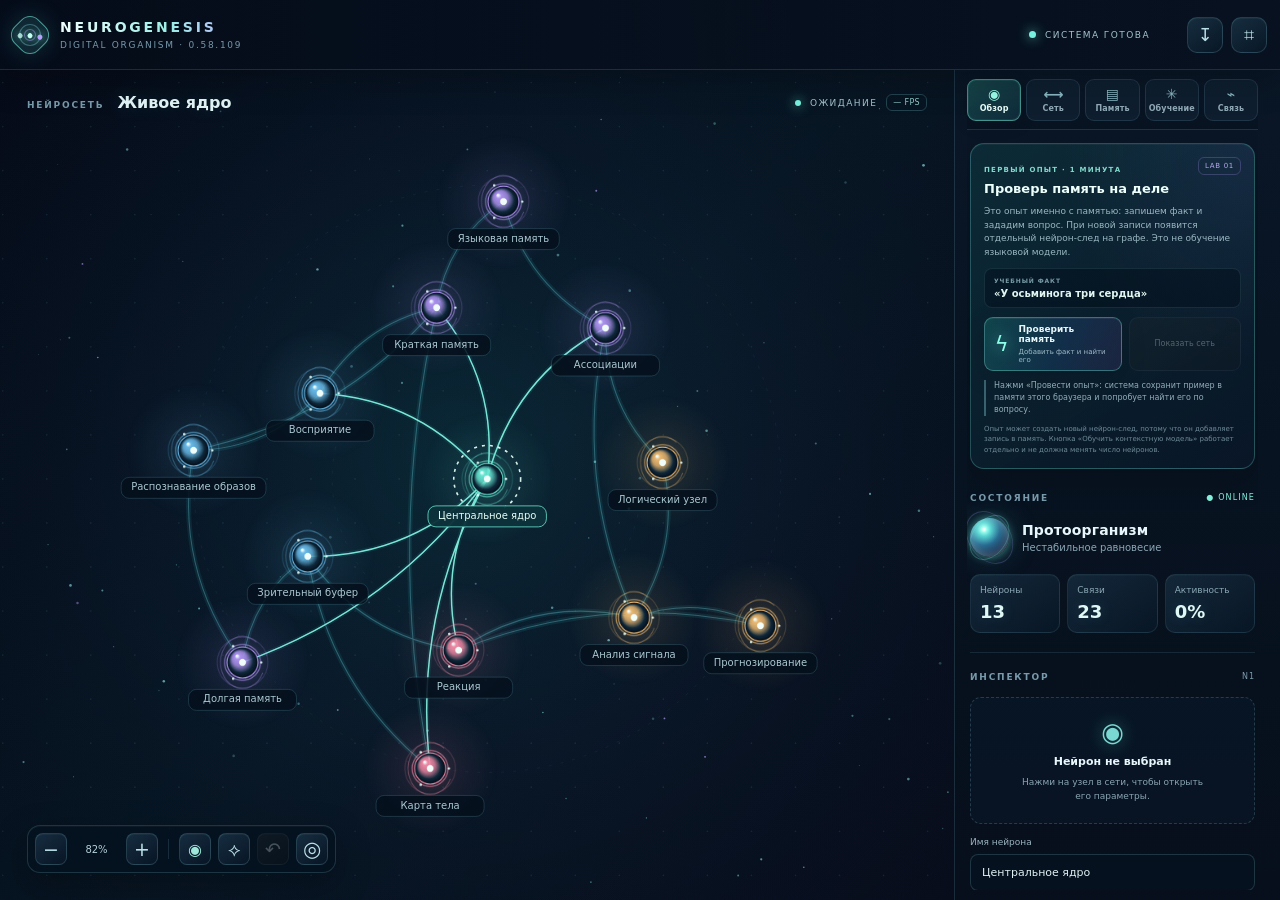
==== index.html @ b0f1aff8 "Clarify gateway-only settings check label" ====
<!doctype html>
<html lang="ru">
<head>
  <meta charset="utf-8">
  <meta name="viewport" content="width=device-width, initial-scale=1, viewport-fit=cover">
  <meta name="theme-color" content="#07111b">
  <meta name="description" content="NEUROGENESIS — живой визуальный прототип искусственного мозга.">
  <title>NEUROGENESIS — искусственный мозг</title>
  <link rel="stylesheet" href="./styles.css?v=0.58.109">
</head>
<body>
  <div class="app-shell">
    <header class="topbar">
      <div class="brand">
        <div class="brand-mark" aria-hidden="true"><span></span><span></span><span></span></div>
        <div><div class="brand-name">NEUROGENESIS</div><div class="brand-subtitle">DIGITAL ORGANISM · 0.58.109</div></div>
      </div>
      <div class="top-status"><span class="status-dot"></span><span id="system-status">СИСТЕМА ГОТОВА</span></div>
      <div class="top-actions">
        <button class="icon-button" id="save-button" title="Сохранить (Ctrl+S)" aria-label="Сохранить"><span>↧</span></button>
        <button class="icon-button" id="fit-button" title="Показать всю сеть" aria-label="Показать всю сеть"><span>⌗</span></button>
      </div>
    </header>

    <main class="workspace">
      <section class="brain-panel" aria-label="Визуальная нейронная сеть">
        <div class="canvas-topline">
          <div><span class="eyebrow">НЕЙРОСЕТЬ</span><span class="canvas-title">Живое ядро</span></div>
          <div class="live-indicator"><span class="pulse-dot"></span><span id="run-label">ОЖИДАНИЕ</span><span class="fps-badge" id="fps-value">-- FPS</span></div>
        </div>
        <canvas id="brain-canvas" aria-label="Поле нейронной сети. Перетаскивайте нейроны и пустое пространство."></canvas>
        <div class="canvas-vignette"></div>
        <div class="canvas-tools">
          <button class="tool-button" id="zoom-out" aria-label="Уменьшить">−</button>
          <span class="zoom-value" id="zoom-value">100%</span>
          <button class="tool-button" id="zoom-in" aria-label="Увеличить">+</button>
          <span class="tool-separator"></span>
          <button class="tool-button focus-tool" id="focus-button" title="Показать связи выбранного нейрона" aria-label="Показать связи выбранного нейрона" aria-pressed="false">◉</button>
          <button class="tool-button layout-tool" id="layout-button" title="Сгруппировать связанные нейроны" aria-label="Сгруппировать связанные нейроны">⟡</button>
          <button class="tool-button undo-layout-tool" id="undo-layout-button" title="Отменить последнюю раскладку" aria-label="Отменить раскладку" disabled>↶</button>
          <button class="tool-button fit-tool" id="center-button" title="Показать всю сеть">◎</button>
        </div>
        <div class="canvas-hint">Перетаскивай узлы · Масштаб — щипком · Новые нейроны — только кнопкой во вкладке «Сеть»</div>
      </section>

      <aside class="side-panel">
        <section class="first-experiment" id="first-experiment" aria-labelledby="first-experiment-title">
          <div class="first-experiment-head">
            <div>
              <span class="first-experiment-eyebrow">ПЕРВЫЙ ОПЫТ · 1 МИНУТА</span>
              <h2 id="first-experiment-title">Проверь память на деле</h2>
            </div>
            <span class="first-experiment-mark">LAB 01</span>
          </div>
          <p class="first-experiment-copy">Это опыт именно с памятью: запишем факт и зададим вопрос. При новой записи появится отдельный нейрон-след на графе. Это не обучение языковой модели.</p>
          <div class="first-experiment-fact">
            <span>УЧЕБНЫЙ ФАКТ</span>
            <strong>«У осьминога три сердца»</strong>
          </div>
          <div class="first-experiment-actions">
            <button class="primary-button first-experiment-run" id="first-experiment-run" type="button">
              <span class="button-symbol">ϟ</span><span><strong>Проверить память</strong><small>Добавить факт и найти его</small></span>
            </button>
            <button class="secondary-button first-experiment-show" id="first-experiment-show" type="button" disabled>Показать сеть</button>
          </div>
          <p class="first-experiment-status" id="first-experiment-status" data-state="info" aria-live="polite">Нажми «Провести опыт»: система сохранит пример в памяти этого браузера и попробует найти его по вопросу.</p>
          <pre class="first-experiment-result" id="first-experiment-result" hidden></pre>
          <p class="first-experiment-footnote">Опыт может создать новый нейрон-след, потому что он добавляет запись в память. Кнопка «Обучить контекстную модель» работает отдельно и не должна менять число нейронов.</p>
        </section>
        <section class="section-block organism-block">
          <div class="section-heading"><span class="eyebrow">СОСТОЯНИЕ</span><span class="tiny-live">● ONLINE</span></div>
          <div class="organism-title"><span class="organism-orb"></span><div><strong>Протоорганизм</strong><small id="organism-mood">Нестабильное равновесие</small></div></div>
          <div class="metrics">
            <div class="metric"><span>Нейроны</span><strong id="neuron-count">0</strong></div>
            <div class="metric"><span>Связи</span><strong id="synapse-count">0</strong></div>
            <div class="metric"><span>Активность</span><strong id="activity-value">0%</strong></div>
          </div>
        </section>

        <section class="section-block controls-block">
          <div class="section-heading"><span class="eyebrow">УПРАВЛЕНИЕ</span></div>
          <button class="primary-button" id="stimulate-button"><span class="button-symbol">ϟ</span><span><strong>Импульс</strong><small>Разбудить сеть</small></span></button>
          <div class="button-grid">
            <button class="secondary-button" id="add-button" title="Добавить новый нейрон в сеть"><span>＋</span>Добавить нейрон</button>
            <button class="secondary-button" id="connect-button"><span>⟷</span>Связать</button>
            <button class="secondary-button" id="grow-button" title="Создать новую ветвь из выбранного или ближайшего нейрона"><span>✳</span>Вырастить ветвь</button>
            <button class="secondary-button" id="run-button" title="Запустить визуальную симуляцию" aria-label="Запустить визуальную симуляцию"><span>▶</span>Симуляция</button>
          </div>
          <p class="control-note" id="mode-note">Выбери нейрон, чтобы изучить его состояние.</p>
          <details class="llm-settings" id="wasm-learning-panel">
            <summary><span>ПЛАСТИЧНОСТЬ СЕТИ · ОТДЕЛЬНАЯ КОПИЯ</span><span id="wasm-learning-state" data-state="loading">ЗАГРУЗКА WASM</span></summary>
            <div class="llm-settings-body">
              <p class="llm-security-note">Это другой эксперимент: изменяются веса отдельной WASM-копии. Основная сеть и сохранённые нейроны не меняются. Чтобы просто обучить контекстную модель словам и фразам, используй соседний блок «Контекстная модель».</p>
              <div class="range-heading">
                <label class="field-label" for="wasm-learning-rate">СКОРОСТЬ ОБУЧЕНИЯ</label>
                <strong id="wasm-learning-rate-value">5%</strong>
              </div>
              <input class="range-input" id="wasm-learning-rate" type="range" min="0" max="0.5" step="0.01" value="0.05">
              <div class="range-heading">
                <label class="field-label" for="wasm-learning-decay">ЗАТУХАНИЕ СВЯЗЕЙ</label>
                <strong id="wasm-learning-decay-value">0.5%</strong>
              </div>
              <input class="range-input" id="wasm-learning-decay" type="range" min="0" max="0.05" step="0.001" value="0.005">
              <label class="field-label" for="wasm-learning-reward">СИГНАЛ ПОДКРЕПЛЕНИЯ</label>
              <select class="text-input" id="wasm-learning-reward">
                <option value="1" selected>Положительный · +1</option>
                <option value="0">Нейтральный · 0</option>
                <option value="-1">Отрицательный · −1</option>
              </select>
              <div class="llm-settings-actions">
                <button class="primary-button llm-config-save" id="wasm-episode-begin-button" type="button" disabled>Начать эпизод</button>
                <button class="secondary-button llm-config-clear" id="wasm-episode-cancel-button" type="button" disabled>Сбросить эпизод</button>
                <button class="primary-button llm-config-save" id="wasm-sequence-learn-button" type="button" disabled>Завершить и оценить эпизод</button>
                <button class="secondary-button llm-config-clear" id="wasm-learn-button" type="button">Укрепить текущую активность</button>
                <button class="secondary-button llm-config-clear" id="wasm-learning-export" type="button">Экспорт весов</button>
                <button class="secondary-button llm-config-clear" id="wasm-learning-import" type="button">Импорт весов</button>
              </div>
              <p class="memory-feedback" id="wasm-experience-status" data-state="idle" aria-live="polite">ЭПИЗОД НЕ НАЧАТ</p>
              <p class="control-note" id="wasm-experience-report" aria-live="polite">Начни эпизод, запусти симуляцию и только затем оцени результат.</p>
              <button class="secondary-button llm-config-clear" id="wasm-experience-benchmark-button" type="button" disabled>Проверить контрастное обучение и конкуренцию</button>
              <p class="control-note" id="wasm-experience-benchmark-report" aria-live="polite">Изолированные тесты проверят обычное подкрепление, две ассоциации, плотную интерференцию и контрастное обучение: верная связь усиливается, конкурирующая ослабляется.</p>
              <details class="llm-settings" id="wasm-disposable-experiment-panel">
                <summary><span>КОНТРОЛИРУЕМЫЙ ОПЫТ · ОТДЕЛЬНАЯ КОПИЯ</span></summary>
                <div class="llm-settings-body">
                  <p class="llm-security-note">Выбери вход, правильный выход и конкурирующий выход. Коррекция выполняется на новой WASM-копии и выдаёт только предложение. Метод меняет прямые связи от выбранного входа к двум выходам; скрытые промежуточные маршруты он пока не корректирует.</p>
                  <label class="field-label" for="wasm-experiment-input">ВХОДНОЙ НЕЙРОН</label>
                  <select class="text-input" id="wasm-experiment-input" disabled><option value="">Ожидание WASM</option></select>
                  <label class="field-label" for="wasm-experiment-positive">ПРАВИЛЬНЫЙ ВЫХОД</label>
                  <select class="text-input" id="wasm-experiment-positive" disabled><option value="">Сначала выбери вход</option></select>
                  <label class="field-label" for="wasm-experiment-negative">КОНКУРИРУЮЩИЙ ВЫХОД</label>
                  <select class="text-input" id="wasm-experiment-negative" disabled><option value="">Сначала выбери вход</option></select>
                  <div class="llm-settings-actions">
                    <button class="secondary-button llm-config-clear" id="wasm-experiment-refresh" type="button">Обновить узлы</button>
                    <button class="primary-button llm-config-save" id="wasm-experiment-run" type="button" disabled>Запустить опыт на копии</button>
                    <button class="secondary-button llm-config-clear" id="wasm-experiment-export" type="button" disabled>Скачать предложение</button>
                  </div>
                  <p class="control-note" id="wasm-experiment-report" data-state="info" aria-live="polite">Ожидаю готовности WASM. Изменения не будут применяться автоматически.</p>
                </div>
              </details>
              <input id="wasm-learning-file" type="file" accept="application/json,.json" hidden>
              <p class="memory-feedback" id="wasm-learning-feedback" aria-live="polite">Обученных связей: 0</p>
            </div>
          </details>
        </section>

        <section class="section-block inspector-block">
          <div class="section-heading"><span class="eyebrow">ИНСПЕКТОР</span><span id="selected-id" class="id-label">NO SELECTION</span></div>
          <div id="empty-inspector" class="empty-state"><div class="empty-glyph">◉</div><strong>Нейрон не выбран</strong><span>Нажми на узел в сети, чтобы открыть его параметры.</span></div>
          <div id="neuron-inspector" class="neuron-inspector" hidden>
            <label class="field-label" for="neuron-name">Имя нейрона</label>
            <input id="neuron-name" class="text-input" maxlength="42" autocomplete="off">
            <label class="field-label" for="neuron-type">Тип</label>
            <select id="neuron-type" class="text-input">
              <option value="core">Ядро</option><option value="sensory">Сенсорный</option><option value="memory">Память</option><option value="logic">Логический</option><option value="output">Выходной</option>
            </select>
            <div class="range-heading"><label class="field-label" for="neuron-bias">Возбудимость</label><strong id="bias-value">50%</strong></div>
            <input id="neuron-bias" class="range-input" type="range" min="0" max="100" value="50">
            <div class="neuron-readout"><span>Текущая активность</span><strong id="neuron-activity">0%</strong></div>
            <button class="danger-button" id="delete-button">Удалить нейрон</button>
          </div>
        </section>

        <section class="section-block memory-block">
          <div class="section-heading"><span class="eyebrow">ПАМЯТЬ И ДИАЛОГ</span><span id="memory-count" class="id-label">0 / 500 ЗАПИСЕЙ</span></div>
          <div class="knowledge-summary" id="knowledge-count">0 СТРУКТУРНЫХ СВЯЗЕЙ</div>
          <div class="memory-feed" id="memory-feed" aria-live="polite"></div>
          <div class="memory-tools">
            <button class="secondary-button memory-tool-button" id="memory-manage" type="button">Записи (0)</button>
            <button class="secondary-button memory-tool-button" id="memory-export" type="button">Экспорт</button>
            <button class="secondary-button memory-tool-button" id="memory-import" type="button">Импорт</button>
            <input id="memory-import-file" type="file" accept="application/json,.json" hidden>
          </div>
          <div class="memory-library" id="memory-library" hidden>
            <div class="memory-library-toolbar" id="memory-library-toolbar">
              <div class="memory-library-heading">
                <button class="secondary-button memory-back-button" id="memory-library-back" type="button">← Назад к диалогу</button>
                <span class="memory-library-label">БИБЛИОТЕКА ПАМЯТИ</span>
              </div>
              <div class="memory-library-top" id="memory-library-filters">
                <input id="memory-filter" class="text-input memory-filter" type="search" placeholder="Найти в памяти..." autocomplete="off">
                <button class="secondary-button memory-clear-button" id="memory-clear" type="button">Очистить</button>
              </div>
            </div>
            <div id="memory-library-list" class="memory-library-list"></div>
            <button class="secondary-button memory-more-button" id="memory-more" type="button" hidden>Показать ещё</button>
            <section class="memory-editor-view" id="memory-editor-view" hidden>
              <div class="memory-editor-top">
                <button class="secondary-button memory-back-button" id="memory-editor-back" type="button">← К списку записей</button>
                <span class="memory-library-label">КАРТОЧКА ПАМЯТИ</span>
              </div>
              <div class="memory-editor-meta" id="memory-editor-meta"></div>
              <label class="field-label" for="memory-editor-input">СОДЕРЖАНИЕ ВОСПОМИНАНИЯ</label>
              <textarea id="memory-editor-input" class="text-input memory-editor-input" maxlength="1200" rows="5" placeholder="Текст воспоминания..."></textarea>
              <div class="memory-editor-preview-wrap">
                <div class="memory-library-label">ЧТО Я ВЫДЕЛЯЮ ИЗ ТЕКСТА</div>
                <div id="memory-editor-preview" class="memory-editor-preview"></div>
              </div>
              <div class="memory-editor-actions">
                <button class="secondary-button memory-editor-cancel" id="memory-editor-cancel" type="button">Отменить</button>
                <button class="primary-button memory-editor-save" id="memory-editor-save" type="button">Сохранить изменения</button>
              </div>
              <div class="memory-editor-feedback" id="memory-editor-feedback" aria-live="polite"></div>
            </section>
          </div>
          <label class="field-label" for="memory-input">СООБЩЕНИЕ</label>
          <textarea id="memory-input" class="text-input memory-input" maxlength="1200" rows="2" placeholder="Напиши сообщение — например: «Привет! Кто ты и что умеешь?»"></textarea>
          <p class="memory-learning-hint">Обычное сообщение отправляется в диалоговую модель с контекстом и подходящими записями памяти. Кнопка ниже оставляет поиск строго внутри локальной памяти.</p>
          <div class="memory-actions">
            <button class="secondary-button memory-action" id="remember-button"><span>＋</span>Запомнить</button>
            <button class="primary-button memory-action" id="ask-button"><span class="button-symbol">↗</span><span><strong>Отправить</strong><small>Живой диалог</small></span></button>
          </div>
          <div class="llm-ask-wrap">
            <button class="llm-ask-button" id="llm-ask-button" type="button">
              <span class="llm-ask-icon">⌕</span>
              <span><strong>Найти в моей памяти</strong><small>Только сохранённые записи</small></span>
              <span class="llm-ask-arrow">↗</span>
            </button>
          </div>
          <details class="llm-settings" id="contextual-model-panel">
            <summary><span>КОНТЕКСТНАЯ МОДЕЛЬ · СЛОВА И ФРАЗЫ</span><span id="contextual-model-state" data-state="offline">ЕЩЁ НЕ ОБУЧЕНА</span></summary>
            <div class="llm-settings-body">
              <p class="llm-security-note">Это локальная модель для экспериментов со словами и структурой фраз. Она обучается отдельно от графа нейронов и не добавляет новые узлы. Тяжёлая работа идёт в фоновом потоке: страница и управление графом должны оставаться отзывчивыми. При переобучении используются отдельные train, validation и test предложения. На телефоне обучение может занять несколько секунд — здесь будет показываться ход процесса.</p>
              <label class="field-label" for="contextual-training-corpus">ПРИМЕРЫ ДЛЯ ОБУЧЕНИЯ · ОДНО ПРЕДЛОЖЕНИЕ НА СТРОКУ</label>
              <textarea class="text-input contextual-corpus" id="contextual-training-corpus" maxlength="12000" rows="7" spellcheck="false"></textarea>
              <div class="llm-settings-actions">
                <button class="primary-button llm-config-save" id="contextual-train-button" type="button">Обучить на примерах</button>
                <button class="secondary-button llm-config-clear" id="contextual-analyse-button" type="button">Показать внимание</button>
              </div>
              <div class="contextual-training-progress" id="contextual-training-progress" hidden role="status" aria-live="polite">
                <div class="contextual-training-progress-head"><strong id="contextual-training-progress-title">Подготовка обучения</strong><span id="contextual-training-progress-value">0%</span></div>
                <div class="contextual-training-progress-track"><div id="contextual-training-progress-bar" class="contextual-training-progress-bar"></div></div>
                <p id="contextual-training-progress-text">Обучение выполняется в отдельном потоке. Страница остаётся доступной.</p>
              </div>
              <label class="field-label" for="contextual-query">ПРОВЕРОЧНОЕ ПРЕДЛОЖЕНИЕ</label>
              <input class="text-input" id="contextual-query" type="text" maxlength="500" value="Ключ запускает программу" placeholder="Введи предложение для анализа">
              <p class="memory-feedback" id="contextual-model-metrics" aria-live="polite">Модель пока не обучена.</p>
              <pre class="contextual-attention-output" id="contextual-attention-output" aria-live="polite">После обучения здесь появится распределение внимания между словами и прогнозы модели.</pre>
            </div>
          </details>
          <details class="llm-settings" id="llm-settings">
            <summary><span>НАСТРОЙКА ЯЗЫКОВОЙ МОДЕЛИ</span><span id="llm-connection-status" data-state="offline">НЕ ПОДКЛЮЧЕНО</span></summary>
            <div class="llm-settings-body">
              <label class="field-label" for="llm-endpoint">АДРЕС СЕРВЕРНОГО ШЛЮЗА</label>
              <input class="text-input llm-config-input" id="llm-endpoint" type="url" inputmode="url" value="https://neurogenesis-llm-proxy.ilonadanelan1.workers.dev" placeholder="https://имя-воркера.workers.dev" autocomplete="url">
              <label class="field-label" for="llm-client-token">КЛЮЧ ДОСТУПА К ШЛЮЗУ</label>
              <input class="text-input llm-config-input" id="llm-client-token" type="password" placeholder="Твой APP_TOKEN" autocomplete="off">
              <p class="llm-security-note">Адрес шлюза уже заполнен. Здесь нужен секрет Cloudflare <strong>APP_TOKEN</strong> — это отдельный пароль приложения, не ключ OpenRouter. Ключ провайдера задаётся отдельно в Cloudflare как <strong>UPSTREAM_API_KEY</strong> и никогда не вводится в это поле.</p>
              <div class="llm-settings-actions">
                <button class="primary-button llm-config-save" id="llm-save-config" type="button">Сохранить и проверить шлюз</button>
                <button class="secondary-button llm-config-clear" id="llm-clear-config" type="button">Отключить</button>
              </div>
              <button class="secondary-button llm-config-test" id="llm-test-response" type="button">Проверить реальный ответ</button>
              <p class="llm-test-result" id="llm-test-result" data-state="idle" role="status" aria-live="polite">Эта проверка отправляет отдельный временный запрос и не добавляет его в историю диалога или локальную память.</p>
            </div>
          </details>
          <div class="memory-feedback" id="memory-feedback">ЛОКАЛЬНАЯ ПАМЯТЬ</div>
        </section>
        <section class="section-block search-block">
          <div class="section-heading"><span class="eyebrow">ПОИСК</span></div>
          <input id="search-input" class="text-input search-input" placeholder="Найти нейрон..." autocomplete="off">
          <div class="footer-note"><span class="save-dot" id="save-dot"></span><span id="save-status">Изменения сохраняются локально</span></div>
        </section>
      </aside>
    </main>
    <div id="toast" class="toast" role="status" aria-live="polite"></div>
  </div>
  <script src="./activation.js?v=0.58.109" defer></script>
  <script src="./neuro-wasm-adapter.js?v=0.58.109" defer></script>
  <script src="./experience-quality.js?v=0.58.109" defer></script>
  <script src="./experience-benchmark.js?v=0.58.109" defer></script>
  <script src="./contrastive-benchmark.js?v=0.58.109" defer></script>
  <script src="./neuron-layout.js?v=0.58.109" defer></script>
  <script src="./neuron-focus.js?v=0.58.109" defer></script>
  <script src="./canvas-quality.js?v=0.58.109" defer></script>
  <script src="./app.js?v=0.58.109" defer></script>
  <script src="./disposable-experiment-session.js?v=0.58.109" defer></script>
  <script src="./disposable-experiment-ui.js?v=0.58.109" defer></script>
  <script src="./knowledge.js?v=0.58.109" defer></script>
  <script src="./semantic-core.js?v=0.58.109" defer></script>
  <script src="./contextual-attention.js?v=0.58.109" defer></script>
  <script src="./phrase-composition.js?v=0.58.109" defer></script>
  <script src="./goals.js?v=0.58.109" defer></script>
  <script src="./observation-engine.js?v=0.58.109" defer></script>
  <script src="./knowledge-graph.js?v=0.58.109" defer></script>
  <script src="./reasoning-audit.js?v=0.58.109" defer></script>
  <script src="./discriminating-observations.js?v=0.58.109" defer></script>
  <script src="./hypothesis-lifecycle.js?v=0.58.109" defer></script>
  <script src="./dialog-context.js?v=0.58.109" defer></script>
  <script src="./dialog-manager.js?v=0.58.109" defer></script>
  <script src="./semantic-query.js?v=0.58.109" defer></script>
  <script src="./contextual-attention-ui.js?v=0.58.109" defer></script>
  <script src="./semantic-retrieval.js?v=0.58.109" defer></script>
  <script src="./llm-bridge.js?v=0.58.109" defer></script>
  <script src="./ngram-predictor.js?v=0.58.109" defer></script>
  <script src="./ngram-memory-bridge.js?v=0.58.109" defer></script>
  <script src="./memory.js?v=0.58.109" defer></script>
  <script src="./sidebar-navigation.js?v=0.58.109" defer></script>
  <script src="./first-experiment.js?v=0.58.109" defer></script>
</body>
</html>
---- styles.css ----
.layout-tool{font-size:17px;color:#9de8d9}
.undo-layout-tool{font-size:19px}
.undo-layout-tool:disabled{opacity:.32;cursor:not-allowed;filter:saturate(.35)}
@media(max-width:640px){.canvas-tools{gap:4px}.layout-tool,.undo-layout-tool{font-size:17px}}
:root{
  color-scheme:dark;
  --bg:#040914;--panel:#091321;--panel2:#0d1b2b;--line:rgba(127,190,214,.16);
  --text:#e8f7fb;--muted:#829aaa;--cyan:#78f0df;--blue:#78c9f3;--violet:#b59cff;
  --danger:#f18a9a;font-family:Inter,ui-sans-serif,system-ui,-apple-system,"Segoe UI",sans-serif
}
*{box-sizing:border-box}
html,body{width:100%;height:100%;margin:0;background:var(--bg);color:var(--text);overflow:hidden}
button,input,select{font:inherit}button{color:inherit;cursor:pointer}
.app-shell{height:100vh;height:100dvh;min-height:440px;display:flex;flex-direction:column;background:radial-gradient(ellipse at 26% 8%,rgba(27,104,128,.18),transparent 42%),radial-gradient(ellipse at 86% 82%,rgba(93,56,150,.10),transparent 38%),#040914}
.topbar{height:70px;flex:0 0 70px;display:flex;align-items:center;gap:17px;padding:0 24px;background:linear-gradient(90deg,rgba(5,12,25,.96),rgba(8,19,34,.9));border-bottom:1px solid rgba(132,209,220,.16);box-shadow:0 10px 35px rgba(0,0,0,.22);z-index:3}
.brand{display:flex;align-items:center;gap:13px;min-width:240px}
.brand-mark{width:34px;height:34px;border:1px solid rgba(120,240,223,.6);border-radius:12px;position:relative;display:grid;place-items:center;transform:rotate(45deg);background:radial-gradient(circle,rgba(103,238,218,.18),rgba(13,33,52,.3));box-shadow:0 0 24px rgba(78,229,211,.18),inset 0 0 16px rgba(83,228,214,.12)}
.brand-mark:before,.brand-mark:after{content:"";position:absolute;border:1px solid rgba(139,220,238,.35);border-radius:50%;inset:5px}
.brand-mark:after{inset:10px;border-color:rgba(180,160,255,.46)}
.brand-mark span{position:absolute;width:5px;height:5px;border-radius:50%;background:#c9fff5;box-shadow:0 0 9px #78f0df}
.brand-mark span:nth-child(2){transform:translate(8px,-6px);background:#b7a0ff}
.brand-mark span:nth-child(3){transform:translate(-7px,7px);opacity:.8}
.brand-name{font-size:14px;font-weight:850;letter-spacing:.2em;background:linear-gradient(90deg,#f0fffd,#9ceee7 60%,#bcb0ff);color:transparent;background-clip:text}
.brand-subtitle{font-size:9px;color:#7899ac;letter-spacing:.19em;margin-top:5px}
.top-status{display:flex;align-items:center;gap:9px;color:#a4c2cc;font-size:9px;letter-spacing:.16em;margin-left:auto}
.status-dot,.pulse-dot,.save-dot{width:7px;height:7px;border-radius:50%;background:var(--cyan);box-shadow:0 0 12px rgba(103,245,220,.9)}
.top-actions{display:flex;gap:8px;margin-left:20px}
.icon-button,.tool-button{border:1px solid rgba(131,193,211,.2);background:linear-gradient(145deg,rgba(25,51,69,.86),rgba(9,23,39,.88));border-radius:10px;width:36px;height:36px;display:grid;place-items:center;color:#bce0e7;transition:.18s ease;box-shadow:inset 0 1px 0 rgba(255,255,255,.035)}
.icon-button{font-size:18px}
.icon-button:hover,.tool-button:hover{border-color:rgba(120,240,223,.65);color:#d9fff7;box-shadow:0 0 18px rgba(78,226,210,.13)}
.workspace{min-height:0;flex:1;display:grid;grid-template-columns:minmax(0,1fr) 326px;gap:0}
.brain-panel{position:relative;min-width:0;overflow:hidden;background:radial-gradient(ellipse at 50% 47%,rgba(22,92,115,.18),transparent 52%),linear-gradient(135deg,#050d19,#071626 62%,#080f20)}
.brain-panel:before{content:"";position:absolute;inset:0;z-index:0;pointer-events:none;background:linear-gradient(90deg,rgba(4,10,19,.25),transparent 22%,transparent 80%,rgba(4,10,19,.25)),radial-gradient(ellipse at center,transparent 45%,rgba(2,7,15,.42) 100%)}
#brain-canvas{position:absolute;inset:0;width:100%;height:100%;touch-action:none;cursor:crosshair;z-index:1}
.canvas-topline{position:absolute;top:23px;left:27px;right:27px;z-index:2;display:flex;justify-content:space-between;align-items:center;pointer-events:none}
.eyebrow{font-size:9px;letter-spacing:.2em;color:#789aaa;font-weight:800}
.canvas-title{font-size:16px;font-weight:680;margin-left:13px;color:#e3f6f7;text-shadow:0 0 18px rgba(110,229,220,.18)}
.live-indicator{display:flex;align-items:center;gap:9px;color:#a4c4cd;font-size:9px;letter-spacing:.16em}
.fps-badge{padding:3px 6px;border:1px solid rgba(122,211,220,.24);border-radius:6px;font-size:8px;letter-spacing:.04em;color:#90c9c8;font-variant-numeric:tabular-nums}
.fps-badge[data-level="good"]{color:#8cf2cc;border-color:rgba(110,235,190,.38)}
.fps-badge[data-level="mid"]{color:#f0d18a;border-color:rgba(240,209,138,.35)}
.fps-badge[data-level="low"]{color:#ff9d9d;border-color:rgba(255,140,140,.45)}
.pulse-dot{width:6px;height:6px;animation:pulse 1.8s infinite}
.canvas-tools{position:absolute;bottom:27px;left:27px;z-index:2;display:flex;align-items:center;gap:7px;padding:7px;border:1px solid rgba(126,200,213,.2);border-radius:13px;background:rgba(5,17,30,.78);backdrop-filter:blur(16px);box-shadow:0 12px 35px rgba(0,0,0,.25),inset 0 1px 0 rgba(255,255,255,.035)}
.tool-button{width:32px;height:32px;font-size:19px;border-radius:8px}
.fit-tool{font-size:21px}
.zoom-value{font-size:10px;color:#b5d0d7;min-width:45px;text-align:center;font-variant-numeric:tabular-nums}
.tool-separator{width:1px;height:20px;background:var(--line);margin:0 3px}
.canvas-hint{position:absolute;bottom:39px;right:26px;max-width:48%;color:#7893a3;font-size:8px;letter-spacing:.13em;text-align:right;line-height:1.6;pointer-events:none;text-shadow:0 1px 6px #020711}
.side-panel{min-height:0;overflow-y:auto;border-left:1px solid rgba(129,193,211,.17);background:linear-gradient(180deg,rgba(10,23,39,.98),rgba(6,15,27,.99));padding:0 18px 16px;scrollbar-width:thin;scrollbar-color:rgba(113,184,199,.3) transparent}
.section-block{padding:19px 0;border-bottom:1px solid rgba(129,193,211,.13)}
.section-heading{display:flex;align-items:center;justify-content:space-between;margin-bottom:15px}
.tiny-live{font-size:8px;color:#83efdb;letter-spacing:.14em}
.organism-title{display:flex;align-items:center;gap:13px;margin:10px 0 17px}
.organism-title strong{font-size:14px;display:block;font-weight:700;letter-spacing:.01em}
.organism-title small{display:block;font-size:10px;color:#8ba6b4;margin-top:4px}
.organism-orb{width:39px;height:39px;flex:0 0 39px;border-radius:50%;background:radial-gradient(circle at 36% 29%,#edfff9 0 3%,#a2fff0 7%,#59d6d2 18%,#276b91 42%,#152748 70%,#0b1428 76%);box-shadow:0 0 10px rgba(101,241,220,.52),0 0 30px rgba(79,202,222,.25),inset 0 0 12px rgba(204,255,246,.45);position:relative}
.organism-orb:before,.organism-orb:after{content:"";position:absolute;inset:-5px;border:1px solid rgba(113,241,221,.28);border-radius:50%;transform:rotate(35deg) scaleX(.7)}
.organism-orb:after{inset:-9px;border-color:rgba(169,149,255,.22);transform:rotate(-34deg) scaleX(.74)}
.metrics{display:grid;grid-template-columns:repeat(3,1fr);gap:7px}
.metric{padding:10px 9px;border-radius:10px;background:linear-gradient(145deg,rgba(24,49,68,.72),rgba(9,24,40,.76));border:1px solid rgba(132,196,210,.12);box-shadow:inset 0 1px 0 rgba(255,255,255,.025)}
.metric span{display:block;font-size:9px;color:#8ba8b5}
.metric strong{display:block;font-size:18px;margin-top:6px;font-weight:700;color:#e0f8f5;font-variant-numeric:tabular-nums;text-shadow:0 0 15px rgba(113,237,215,.16)}
.primary-button{width:100%;border:1px solid rgba(112,239,220,.37);border-radius:11px;background:linear-gradient(110deg,rgba(27,135,128,.34),rgba(35,81,137,.3) 55%,rgba(100,67,145,.2));display:flex;align-items:center;gap:13px;padding:13px 14px;text-align:left;box-shadow:0 7px 24px rgba(0,0,0,.16),inset 0 1px 0 rgba(255,255,255,.06);transition:.18s ease}
.primary-button:hover{background:linear-gradient(110deg,rgba(30,163,149,.42),rgba(41,103,155,.35));border-color:rgba(120,240,223,.7);box-shadow:0 0 22px rgba(79,223,205,.13)}
.button-symbol{font-size:27px;color:#8dffea;width:25px;text-align:center;text-shadow:0 0 15px rgba(104,255,223,.75)}
.primary-button strong{display:block;font-size:12px}
.primary-button small{display:block;font-size:9px;color:#9ebbc6;margin-top:4px}
.button-grid{display:grid;grid-template-columns:1fr 1fr;gap:8px;margin-top:9px}
.secondary-button{height:39px;border:1px solid rgba(132,194,208,.17);border-radius:9px;background:linear-gradient(145deg,rgba(23,47,65,.72),rgba(10,24,39,.8));font-size:10px;color:#c0d8df;display:flex;align-items:center;justify-content:center;gap:7px;transition:.18s ease}
.secondary-button span{font-size:16px;color:#8de8da;text-shadow:0 0 10px rgba(105,237,217,.35)}
.secondary-button:hover,.secondary-button.active{border-color:rgba(113,240,221,.56);color:#dffff8;background:linear-gradient(145deg,rgba(25,89,88,.62),rgba(19,45,70,.8));box-shadow:0 0 15px rgba(78,226,210,.11)}
.control-note{min-height:27px;margin:11px 0 0;font-size:9px;line-height:1.55;color:#8ba5b3}
.id-label{font-size:8px;color:#7e9cae;letter-spacing:.12em}
.empty-state{border:1px dashed rgba(129,191,207,.23);border-radius:11px;padding:19px 14px;text-align:center;display:flex;align-items:center;flex-direction:column;gap:8px;background:rgba(13,31,49,.38)}
.empty-glyph{font-size:26px;color:#79d9d2;text-shadow:0 0 18px rgba(90,232,216,.4)}
.empty-state strong{font-size:11px;font-weight:650}
.empty-state span{font-size:9px;color:#8aa4b2;line-height:1.55;max-width:190px}
.neuron-inspector[hidden]{display:none}
.field-label{display:block;font-size:9px;color:#9ab3bf;margin:13px 0 7px}
.text-input{width:100%;height:37px;color:#e0f1f4;background:rgba(6,18,32,.9);border:1px solid rgba(130,194,209,.2);border-radius:8px;padding:0 11px;font-size:11px;outline:none;transition:.18s ease}
.text-input:focus{border-color:rgba(120,240,223,.62);box-shadow:0 0 0 2px rgba(103,229,209,.09),0 0 18px rgba(74,220,206,.08)}
select.text-input{color-scheme:dark}
.range-heading{display:flex;justify-content:space-between;align-items:center}
.range-heading .field-label{margin-bottom:5px}
.range-heading strong,.neuron-readout strong{font-size:10px;color:var(--cyan);font-variant-numeric:tabular-nums}
.range-input{width:100%;accent-color:#73e9d9}
.neuron-readout{display:flex;justify-content:space-between;align-items:center;padding:11px 0;color:#91aab7;font-size:9px}
.danger-button{width:100%;height:34px;border:1px solid rgba(241,138,154,.25);border-radius:8px;background:rgba(112,40,56,.15);color:#efa0aa;font-size:9px;margin-top:9px}
.danger-button:hover{background:rgba(112,40,56,.28);border-color:rgba(241,138,154,.5)}
.search-input{height:36px}
.footer-note{display:flex;align-items:center;gap:8px;margin-top:13px;color:#819aa8;font-size:9px}
.save-dot{width:6px;height:6px;background:#69b99e;box-shadow:none}
.save-dot.unsaved{background:#f0bc70;box-shadow:0 0 9px rgba(240,188,112,.6)}
.toast{position:fixed;z-index:5;left:50%;bottom:22px;transform:translate(-50%,15px);opacity:0;pointer-events:none;background:rgba(8,27,42,.97);border:1px solid rgba(120,240,223,.38);color:#e0fbf5;border-radius:11px;padding:11px 16px;font-size:11px;box-shadow:0 12px 40px rgba(0,0,0,.48),0 0 20px rgba(74,221,203,.1);transition:opacity .2s,transform .2s;max-width:min(90vw,440px);text-align:center}
.toast.show{opacity:1;transform:translate(-50%,0)}
@keyframes pulse{0%,100%{opacity:.55;box-shadow:0 0 4px rgba(103,245,220,.4)}50%{opacity:1;box-shadow:0 0 13px rgba(103,245,220,1)}}
@media(max-width:900px){.workspace{grid-template-columns:minmax(0,1fr) 292px}.side-panel{padding-left:15px;padding-right:15px}.brand{min-width:210px}.canvas-hint{max-width:42%}}
@media(max-width:640px){
  .topbar{height:57px;flex-basis:57px;padding:0 13px;gap:9px}
  .brand{min-width:0;gap:10px}.brand-name{font-size:11px;letter-spacing:.17em}.brand-subtitle{font-size:7px;letter-spacing:.16em}.brand-mark{width:26px;height:26px;border-radius:9px}
  .top-status{font-size:7px;letter-spacing:.1em;gap:6px}.top-actions{margin-left:3px;gap:5px}.icon-button{width:31px;height:31px}
  .workspace{display:flex;flex-direction:column;overflow:hidden}
  .brain-panel{height:59%;min-height:250px;flex:1 1 59%}
  .side-panel{height:41%;flex:0 0 41%;border-left:0;border-top:1px solid rgba(129,193,211,.2);display:grid;grid-template-columns:minmax(0,1fr) minmax(0,1fr);align-content:start;gap:0 12px;padding:0 12px 12px;overflow-y:auto}
  .section-block{padding:12px 0}
  .organism-block{grid-column:1;grid-row:1}
  .controls-block{grid-column:2;grid-row:1 / span 2}
  .inspector-block{grid-column:1;grid-row:2}
  .search-block{grid-column:1 / -1;grid-row:3}
  .canvas-topline{top:13px;left:14px;right:14px}.canvas-title{font-size:13px}
  .canvas-tools{left:12px;bottom:11px;padding:5px;gap:5px}.tool-button{width:29px;height:29px}.zoom-value{min-width:37px;font-size:9px}
  .canvas-hint{right:12px;bottom:18px;font-size:7px;max-width:45%}
  .section-heading{margin-bottom:9px}.eyebrow{font-size:8px}.tiny-live{font-size:7px}
  .organism-title{gap:9px;margin:6px 0 10px}.organism-title strong{font-size:11px}.organism-title small{font-size:8px;margin-top:3px}
  .organism-orb{width:29px;height:29px;flex-basis:29px}
  .metrics{gap:4px}.metric{padding:7px 5px;border-radius:8px}.metric span{font-size:7px}.metric strong{font-size:14px;margin-top:4px}
  .primary-button{padding:9px 9px;gap:8px;border-radius:9px}.button-symbol{font-size:21px;width:19px}.primary-button strong{font-size:10px}.primary-button small{font-size:8px;margin-top:2px}
  .button-grid{gap:5px;margin-top:7px}.secondary-button{height:32px;font-size:8px;gap:4px;padding:0 3px}.secondary-button span{font-size:13px}
  .control-note{font-size:8px;line-height:1.4;margin-top:7px;min-height:20px}
  .id-label{font-size:7px}.empty-state{padding:10px 6px;gap:5px;border-radius:9px}.empty-glyph{font-size:19px}.empty-state strong{font-size:9px}.empty-state span{font-size:7px;line-height:1.35}
  .field-label{font-size:8px;margin:7px 0 4px}.text-input{height:30px;font-size:9px;padding:0 8px}.neuron-readout{padding:6px 0;font-size:8px}.danger-button{height:27px;font-size:8px;margin-top:3px}
  .search-block{padding-top:9px}.search-input{height:30px}.footer-note{margin-top:7px;font-size:8px}
}
@media(max-width:380px){
  .top-status{display:none}
  .side-panel{grid-template-columns:minmax(0,1fr) minmax(0,1fr);gap:0 8px;padding-left:9px;padding-right:9px}
  .organism-block{grid-column:1}.controls-block{grid-column:2}.inspector-block{grid-column:1}.metrics{gap:3px}
  .metric{padding:6px 4px}.metric span{font-size:6px}.metric strong{font-size:12px}
  .canvas-hint{display:none}
}
@media(max-height:560px) and (orientation:landscape){
  .app-shell{min-height:0}
  .topbar{height:49px;flex-basis:49px}
  .workspace{display:grid;flex-direction:initial;grid-template-columns:minmax(0,1fr) 270px}
  .side-panel{display:block;height:auto;flex:initial;padding:0 13px;overflow-y:auto}
  .section-block{padding:10px 0}
  .brain-panel{height:auto;min-height:0;flex:initial}.organism-title{margin:5px 0 8px}.metrics{gap:5px}.metric{padding:6px}
  .metric strong{font-size:13px}.primary-button{padding:7px 10px}.secondary-button{height:30px}
  .canvas-topline{top:12px}.canvas-tools{bottom:10px}.canvas-hint{bottom:19px}
}

/* NEUROGENESIS 0.7 — memory and dialogue */
.memory-block{position:relative}
.memory-count{font-variant-numeric:tabular-nums}
.memory-feed{display:flex;flex-direction:column;gap:8px;max-height:185px;min-height:74px;overflow-y:auto;padding:9px;border:1px solid rgba(118,190,207,.15);border-radius:11px;background:rgba(3,12,23,.52);scrollbar-width:thin;scrollbar-color:rgba(113,184,199,.3) transparent}
.memory-message{white-space:pre-wrap;overflow-wrap:anywhere;font-size:10px;line-height:1.55;padding:9px 11px;border-radius:10px;max-width:96%}
.memory-message.from-brain{align-self:flex-start;color:#c5e3e8;background:linear-gradient(145deg,rgba(23,56,75,.78),rgba(13,31,48,.8));border:1px solid rgba(104,205,207,.17);border-top-left-radius:4px}
.memory-message.from-user{align-self:flex-end;color:#e8fff9;background:linear-gradient(145deg,rgba(28,93,89,.58),rgba(24,54,76,.72));border:1px solid rgba(112,239,220,.24);border-top-right-radius:4px}
.memory-input{display:block;height:auto;min-height:58px;max-height:120px;padding:9px 11px;resize:vertical;line-height:1.45}
.memory-actions{display:grid;grid-template-columns:1fr 1fr;gap:8px;margin-top:8px}
.memory-action{min-height:39px;height:auto}
.memory-action.primary-button{justify-content:flex-start;padding:7px 10px;gap:8px}
.memory-action .button-symbol{font-size:19px;width:20px}
.memory-action strong{font-size:10px}
.memory-action small{font-size:8px}
.memory-feedback{margin-top:9px;color:#82aaaF;font-size:8px;letter-spacing:.09em;line-height:1.45;overflow-wrap:anywhere}
@media(max-width:640px){
  .memory-block{grid-column:1/-1;grid-row:3}
  .search-block{grid-row:4}
  .memory-feed{max-height:135px;min-height:62px;padding:7px;gap:6px}
  .memory-message{font-size:9px;padding:8px 9px}
  .memory-input{min-height:54px;font-size:10px}
  .memory-actions{gap:6px}
  .memory-action{min-height:35px}
  .memory-feedback{font-size:7px}
}


/* NEUROGENESIS 0.8 — memory library controls */
.memory-tools{display:grid;grid-template-columns:1.2fr .8fr .8fr;gap:6px;margin-top:8px}
.memory-tool-button{height:32px;min-width:0;padding:0 5px;font-size:9px;white-space:nowrap}
.memory-library{display:flex;flex-direction:column;gap:8px;margin-top:9px;padding:9px;border:1px solid rgba(120,206,214,.18);border-radius:11px;background:rgba(4,14,26,.62)}
.memory-library[hidden]{display:none}
.memory-library-top{display:grid;grid-template-columns:minmax(0,1fr) auto;gap:6px;align-items:center}
.memory-filter{height:32px;min-width:0}
.memory-clear-button{height:32px;padding:0 9px;font-size:8px;border-color:rgba(241,138,154,.24);color:#e5a7af}
.memory-library-list{display:flex;flex-direction:column;gap:8px;max-height:290px;overflow-y:auto;overscroll-behavior:contain;scrollbar-width:thin;scrollbar-color:rgba(113,184,199,.3) transparent}
.memory-entry{padding:9px;border:1px solid rgba(123,193,207,.16);border-radius:9px;background:linear-gradient(145deg,rgba(17,39,56,.72),rgba(7,20,34,.82))}
.memory-entry-meta{font-size:8px;color:#84a6b3;line-height:1.4;margin-bottom:6px;font-variant-numeric:tabular-nums}
.memory-entry-text{font-size:10px;line-height:1.55;color:#d4e8eb;white-space:pre-wrap;overflow-wrap:anywhere}
.memory-entry-tags{display:flex;flex-wrap:wrap;gap:4px;margin-top:7px}
.memory-tag{font-size:7px;line-height:1.4;color:#b8d4d9;padding:2px 6px;border:1px solid rgba(123,199,204,.19);border-radius:20px;background:rgba(22,64,76,.38)}
.memory-entry-actions{display:flex;gap:6px;margin-top:8px}
.memory-mini-button{height:28px;min-height:28px;flex:1;padding:0 8px;font-size:8px}
.memory-delete-button{border-color:rgba(241,138,154,.25);color:#e9a1ac}
.memory-edit{margin-top:8px}
.memory-edit[hidden]{display:none}
.memory-edit-input{display:block;height:auto;min-height:74px;padding:8px;resize:vertical;line-height:1.45;font-size:10px}
.memory-library-empty{padding:15px 8px;text-align:center;color:#8ca9b5;font-size:9px;line-height:1.5}
.memory-more-button{width:100%;height:31px;font-size:8px}
.memory-more-button[hidden]{display:none}
@media(max-width:640px){
  .memory-tools{gap:5px;margin-top:7px}
  .memory-tool-button{height:30px;font-size:8px}
  .memory-library{padding:7px;gap:7px}
  .memory-library-list{max-height:245px}
  .memory-entry{padding:8px}
  .memory-entry-text{font-size:9px}
  .memory-entry-meta{font-size:7px}
  .memory-mini-button{height:26px;min-height:26px;font-size:7px}
}


/* NEUROGENESIS 0.9 — structured knowledge */
.knowledge-summary{margin:-7px 0 10px;color:#78c9bd;font-size:8px;letter-spacing:.12em;line-height:1.5}
.memory-entry-claims{display:flex;flex-direction:column;gap:6px;margin-top:9px;padding:8px;border:1px solid rgba(120,220,203,.17);border-radius:8px;background:linear-gradient(130deg,rgba(20,65,69,.23),rgba(18,35,57,.38))}
.memory-entry-claim{display:grid;grid-template-columns:auto minmax(0,1fr);gap:6px 8px;align-items:center}
.memory-claim-kind{font-size:7px;letter-spacing:.1em;color:#83ead3;padding:3px 5px;border:1px solid rgba(120,240,223,.22);border-radius:5px;background:rgba(63,137,126,.12)}
.memory-entry-claim>span:nth-child(2){min-width:0;font-size:9px;line-height:1.45;color:#d6f0ed;overflow-wrap:anywhere}
.memory-entry-claim small{grid-column:2;color:#88a9b0;font-size:7px;line-height:1.35}
@media(max-width:640px){
  .knowledge-summary{font-size:7px;margin:-5px 0 8px}
  .memory-entry-claims{padding:7px;gap:5px}
  .memory-entry-claim>span:nth-child(2){font-size:8px}
}


/* NEUROGENESIS 0.10.1 — clear memory navigation and evidence-linked knowledge and focused record editor */
.memory-library-toolbar[hidden],.memory-editor-view[hidden]{display:none}
.memory-library-heading,.memory-editor-top{display:flex;align-items:center;justify-content:space-between;gap:8px}
.memory-library-heading{margin-bottom:8px;padding-bottom:7px;border-bottom:1px solid rgba(120,206,214,.12)}
.memory-library-label{flex:0 0 auto;color:#7ebbbd;font-size:7px;font-weight:700;letter-spacing:.14em}
.memory-back-button{height:32px;min-height:32px;padding:0 10px;font-size:8px;white-space:nowrap;flex:0 0 auto}
.memory-library-top{grid-template-columns:minmax(0,1fr) auto}
.memory-library-list{scroll-behavior:smooth}
.memory-entry{transition:border-color .16s ease,background .16s ease}
.memory-entry:focus-within{border-color:rgba(120,240,223,.42)}
.memory-entry-actions .memory-mini-button{min-height:32px}
.memory-editor-view{display:flex;flex-direction:column;gap:10px;padding:10px;border:1px solid rgba(120,220,203,.22);border-radius:12px;background:linear-gradient(150deg,rgba(15,39,55,.86),rgba(5,17,29,.93));box-shadow:inset 0 1px 0 rgba(255,255,255,.025)}
.memory-editor-top{position:sticky;top:0;z-index:2;padding-bottom:8px;border-bottom:1px solid rgba(120,206,214,.14);background:linear-gradient(180deg,rgba(12,31,46,.98),rgba(12,31,46,.88))}
.memory-editor-meta{font-size:8px;color:#86a8b4;line-height:1.45}
.memory-editor-input{height:auto;min-height:126px;max-height:280px;padding:10px;resize:vertical;line-height:1.6;font-size:11px}
.memory-editor-preview-wrap{display:flex;flex-direction:column;gap:7px;padding:9px;border:1px solid rgba(120,206,214,.14);border-radius:9px;background:rgba(3,13,24,.46)}
.memory-editor-preview{display:flex;flex-direction:column;gap:6px}
.memory-preview-claim{display:flex;align-items:flex-start;gap:8px}
.memory-preview-claim>span:last-child{font-size:9px;line-height:1.5;color:#d7efec;overflow-wrap:anywhere}
.memory-preview-empty{font-size:8px;line-height:1.5;color:#8ba7b3}
.memory-editor-actions{display:grid;grid-template-columns:.75fr 1.35fr;gap:8px}
.memory-editor-cancel,.memory-editor-save{height:38px;min-height:38px;padding:0 9px;font-size:9px}
.memory-editor-save{justify-content:center;text-align:center}
.memory-editor-save:disabled{opacity:.42;filter:saturate(.4)}
.memory-editor-feedback{min-height:12px;color:#8bbeb7;font-size:8px;line-height:1.4}
@media(max-width:640px){
  .memory-library-heading{gap:6px;margin-bottom:7px}
  .memory-library-label{font-size:6px;letter-spacing:.1em}
  .memory-back-button{height:31px;min-height:31px;padding:0 8px;font-size:8px}
  .memory-editor-view{padding:8px;gap:8px;border-radius:10px}
  .memory-editor-top{padding-bottom:7px}
  .memory-editor-meta{font-size:7px}
  .memory-editor-input{min-height:110px;font-size:10px}
  .memory-editor-preview-wrap{padding:7px;gap:6px}
  .memory-preview-claim>span:last-child{font-size:8px}
  .memory-editor-actions{gap:6px}
  .memory-editor-cancel,.memory-editor-save{height:36px;min-height:36px;font-size:8px}
}


/* NEUROGENESIS 0.11.0 — bounded associative activation uses existing feedback styles. */


/* NEUROGENESIS 0.11.1 — assistant identity and creator memory use the existing knowledge-card styles. */


/* NEUROGENESIS 0.58.0 — secure language-model connection panel */
.llm-ask-wrap{margin-top:8px}
.llm-ask-button{width:100%;min-height:48px;display:flex;align-items:center;gap:10px;padding:8px 11px;text-align:left;border:1px solid rgba(105,225,207,.34);border-radius:10px;color:#dffaf4;background:linear-gradient(120deg,rgba(26,100,96,.3),rgba(24,53,76,.52));box-shadow:inset 0 1px 0 rgba(255,255,255,.035);cursor:pointer;transition:border-color .16s ease,background .16s ease,transform .16s ease}
.llm-ask-button:active{transform:translateY(1px);border-color:rgba(126,246,224,.68)}
.llm-ask-icon{flex:0 0 26px;width:26px;height:26px;display:grid;place-items:center;border-radius:8px;color:#a1f3df;background:rgba(79,205,174,.13);font-size:18px}
.llm-ask-button>span:nth-child(2){flex:1;min-width:0;display:flex;flex-direction:column;gap:3px}
.llm-ask-button strong{font-size:10px;letter-spacing:.015em}
.llm-ask-button small{font-size:8px;font-weight:400;color:#8fb9bd;line-height:1.4}
.llm-ask-arrow{color:#7be0ca;font-size:15px}
.llm-settings{margin-top:8px;border:1px solid rgba(119,184,201,.17);border-radius:10px;background:rgba(6,20,34,.48);overflow:hidden}
.llm-settings summary{min-height:35px;display:flex;align-items:center;justify-content:space-between;gap:8px;padding:8px 10px;list-style:none;cursor:pointer;color:#87bfc1;font-size:7px;font-weight:700;letter-spacing:.11em}
.llm-settings summary::-webkit-details-marker{display:none}
.llm-settings summary:after{content:"＋";color:#80cbbd;font-size:12px;margin-left:2px}
.llm-settings[open] summary:after{content:"−"}
#llm-connection-status{margin-left:auto;text-align:right;color:#9aabb0;font-size:7px;letter-spacing:.05em}
#llm-connection-status[data-state="online"]{color:#80e0bc}
#llm-connection-status[data-state="configured"]{color:#e6c78b}
#llm-connection-status[data-state="offline"]{color:#9aabb0}
.llm-settings-body{display:flex;flex-direction:column;gap:7px;padding:10px;border-top:1px solid rgba(119,184,201,.12)}
.llm-config-input{width:100%;min-width:0;height:36px;padding:7px 9px;font-size:10px}
.llm-security-note{margin:1px 0 2px;color:#829ca9;font-size:8px;line-height:1.5}
.llm-settings-actions{display:grid;grid-template-columns:1.2fr .8fr;gap:7px}
.llm-config-save,.llm-config-clear{min-height:34px;height:34px;padding:0 8px;font-size:8px;justify-content:center}
.llm-config-test{min-height:36px;height:36px;padding:0 9px;font-size:9px;justify-content:center}
.llm-test-result{margin:0;padding:8px;border:1px solid rgba(119,184,201,.16);border-radius:7px;background:rgba(7,18,28,.42);color:#91a9b5;font-size:8px;line-height:1.55;white-space:pre-wrap;overflow-wrap:anywhere}
.llm-test-result[data-state="testing"]{color:#e6c78b}
.llm-test-result[data-state="success"]{border-color:rgba(104,202,165,.3);color:#9be0c2}
.llm-test-result[data-state="error"]{border-color:rgba(220,130,143,.3);color:#e5a7af}
@media(max-width:640px){
  .llm-ask-button{min-height:45px;padding:7px 9px;gap:8px}
  .llm-ask-button strong{font-size:9px}
  .llm-ask-button small{font-size:7px}
  .llm-settings summary{padding:8px;font-size:6px}
  #llm-connection-status{font-size:6px}
  .llm-settings-body{padding:8px;gap:6px}
  .llm-config-input{height:34px;font-size:9px}
  .llm-security-note{font-size:7px}
}

/* Touch accessibility: keep compact mouse controls, enlarge phone/tablet targets. */
@media (pointer:coarse){
  button{min-height:44px}
  .icon-button,.tool-button{width:44px;height:44px;min-width:44px;padding:0}
  .secondary-button{height:auto;padding-top:7px;padding-bottom:7px}
}

#wasm-learning-state{margin-left:auto;text-align:right;color:#9aabb0;font-size:7px;letter-spacing:.05em}
#wasm-learning-state[data-state="ready"]{color:#80e0bc}
#wasm-learning-state[data-state="loading"]{color:#e6c78b}
#wasm-learning-state[data-state="error"],#wasm-learning-state[data-state="unavailable"]{color:#e5a7af}

.focus-tool{font-size:16px;color:#9de8d9}
.focus-tool[aria-pressed="true"]{border-color:rgba(120,240,223,.82);color:#e5fff9;background:linear-gradient(145deg,rgba(29,94,91,.95),rgba(10,42,54,.96));box-shadow:0 0 17px rgba(78,226,210,.2),inset 0 0 0 1px rgba(120,240,223,.12)}
@media(max-width:640px){.focus-tool{font-size:16px}}


/* NEUROGENESIS 0.58.47 — visual stability and responsive guardrails. */
html{min-height:100%;background:var(--bg);-webkit-text-size-adjust:100%;text-size-adjust:100%}
body{min-height:100%;overscroll-behavior:none}
.app-shell{min-height:0;padding-block:env(safe-area-inset-top,0px) env(safe-area-inset-bottom,0px)}
.workspace,.brain-panel,.side-panel{min-width:0;min-height:0}
.workspace{overscroll-behavior:contain}
.side-panel{overscroll-behavior:contain;scrollbar-gutter:stable}
.topbar{min-width:0;padding-left:max(13px,env(safe-area-inset-left,0px));padding-right:max(13px,env(safe-area-inset-right,0px))}
.brand,.top-status,.top-actions{min-width:0}
button,input,select,summary{touch-action:manipulation}
:where(button,input,select,textarea,summary,[tabindex]):focus-visible{outline:2px solid rgba(120,240,223,.92);outline-offset:2px}
.canvas-tools{max-width:calc(100% - 24px);overflow-x:auto;overscroll-behavior-inline:contain;scrollbar-width:none}
.canvas-tools::-webkit-scrollbar{display:none}
.canvas-tools .tool-button,.canvas-tools .zoom-value,.canvas-tools .tool-separator{flex:0 0 auto}
@media(max-width:640px) and (orientation:portrait){
  .app-shell{height:100vh;height:100dvh;min-height:0}
  .workspace{min-height:0;flex:1 1 auto}
  .brain-panel{min-height:220px;flex:1 1 56%}
  .side-panel{min-height:0;flex:0 1 44%;padding-bottom:max(12px,env(safe-area-inset-bottom,0px))}
  .canvas-tools{left:12px;right:12px;bottom:11px;max-width:calc(100% - 24px)}
  .canvas-hint{display:none}
}
@media(orientation:landscape) and (max-height:680px){
  .app-shell{height:100vh;height:100dvh;min-height:0}
  .topbar{height:clamp(43px,10dvh,56px);flex-basis:clamp(43px,10dvh,56px)}
  .workspace{display:grid;grid-template-columns:minmax(0,1fr) minmax(220px,34vw);min-height:0}
  .brain-panel{height:auto;min-height:0;flex:initial}
  .side-panel{display:block;height:auto;min-height:0;flex:initial;padding:0 12px 8px;overflow-y:auto}
  .section-block{padding:9px 0}
  .canvas-topline{top:10px;left:14px;right:14px}
  .canvas-tools{left:10px;right:10px;bottom:8px;max-width:calc(100% - 20px)}
  .canvas-hint{display:none}
}
@media(max-width:380px) and (orientation:portrait){
  .topbar{gap:7px}
  .brand-name{font-size:10px}
  .top-actions{gap:4px}
  .side-panel{column-gap:7px;padding-left:8px;padding-right:8px}
  .metrics{grid-template-columns:repeat(3,minmax(0,1fr))}
}
@media(max-height:440px) and (orientation:portrait){
  .app-shell{min-height:0}
  .topbar{height:48px;flex-basis:48px}
  .brain-panel{min-height:170px}
  .side-panel{flex-basis:42%}
}
@media(prefers-reduced-motion:reduce){
  *,*::before,*::after{scroll-behavior:auto!important;animation-duration:.01ms!important;animation-iteration-count:1!important;transition-duration:.01ms!important}
}
@media(forced-colors:active){
  button,input,select,summary{border:1px solid ButtonText}
  :where(button,input,select,textarea,summary,[tabindex]):focus-visible{outline:2px solid Highlight}
}


/* NEUROGENESIS 0.58.50 — first meaningful, guided user experiment. */
.first-experiment{
  margin:13px 0 5px;padding:13px;border:1px solid rgba(111,229,212,.27);
  border-radius:14px;background:
    radial-gradient(ellipse at 100% 0,rgba(95,105,191,.13),transparent 48%),
    linear-gradient(145deg,rgba(13,48,59,.82),rgba(9,22,39,.94));
  box-shadow:0 12px 30px rgba(0,0,0,.18),inset 0 1px 0 rgba(255,255,255,.035)
}
.first-experiment-head{display:flex;align-items:flex-start;justify-content:space-between;gap:8px}
.first-experiment-eyebrow{font-size:7px;letter-spacing:.18em;font-weight:800;color:#82d9cc}
.first-experiment-head h2{margin:5px 0 0;font-size:13px;line-height:1.25;font-weight:750;color:#edfffb}
.first-experiment-mark{flex:0 0 auto;padding:4px 6px;border:1px solid rgba(181,156,255,.23);border-radius:6px;color:#b9a8f0;font-size:7px;letter-spacing:.1em}
.first-experiment-copy{margin:8px 0 9px;color:#9ab7c1;font-size:9px;line-height:1.5}
.first-experiment-fact{display:flex;flex-direction:column;gap:4px;padding:8px 9px;border:1px solid rgba(121,196,207,.13);border-radius:8px;background:rgba(3,14,27,.48)}
.first-experiment-fact span{font-size:6px;letter-spacing:.15em;color:#799ca9;font-weight:800}
.first-experiment-fact strong{font-size:10px;font-weight:650;color:#e1f6f1}
.first-experiment-actions{display:grid;grid-template-columns:minmax(0,1.1fr) minmax(0,.9fr);gap:7px;margin-top:9px}
.first-experiment-run,.first-experiment-show{height:auto;min-height:39px;padding:6px 8px;border-radius:9px}
.first-experiment-run{gap:8px}
.first-experiment-run .button-symbol{width:19px;font-size:21px}
.first-experiment-run strong{font-size:9px}
.first-experiment-run small{font-size:7px}
.first-experiment-show{font-size:8px;text-align:center;line-height:1.3}
.first-experiment-show:disabled{opacity:.38;cursor:not-allowed;filter:saturate(.35)}
.first-experiment-status{margin:9px 0 0;padding-left:8px;border-left:2px solid rgba(124,199,207,.4);color:#91acb8;font-size:8px;line-height:1.5}
.first-experiment-status[data-state="working"]{color:#e6cf91;border-left-color:#d7b96f}
.first-experiment-status[data-state="success"]{color:#91e2c5;border-left-color:#77dcb5}
.first-experiment-status[data-state="warning"]{color:#e8c58c;border-left-color:#d8ad65}
.first-experiment-status[data-state="error"]{color:#efa1a9;border-left-color:#e27e8b}
.first-experiment-result{white-space:pre-wrap;overflow-wrap:anywhere;margin:8px 0 0;padding:9px;border:1px solid rgba(111,229,212,.16);border-radius:8px;background:rgba(3,13,24,.56);color:#c9e8e2;font:8px/1.55 ui-monospace,SFMono-Regular,Consolas,monospace}
.first-experiment-result[hidden]{display:none}
.first-experiment-footnote{margin:8px 0 0;color:#6f8b99;font-size:7px;line-height:1.45}
@media(max-width:640px){
  .first-experiment{margin:9px 0 2px;padding:10px;border-radius:12px}
  .first-experiment-head h2{font-size:12px}
  .first-experiment-copy{font-size:8px;margin:7px 0}
  .first-experiment-fact{padding:7px 8px}
  .first-experiment-actions{gap:6px;margin-top:7px}
  .first-experiment-run,.first-experiment-show{min-height:39px;padding:5px 6px}
  .first-experiment-status{font-size:7px;margin-top:7px}
  .first-experiment-footnote{font-size:6px;margin-top:6px}
}
@media(orientation:landscape) and (max-height:680px){
  .first-experiment{margin:7px 0 2px;padding:8px}
  .first-experiment-copy{margin:5px 0}
  .first-experiment-fact{padding:5px 7px}
  .first-experiment-actions{margin-top:5px}
  .first-experiment-status{margin-top:5px}
  .first-experiment-footnote{margin-top:4px}
}

.contextual-corpus{height:auto;min-height:118px;padding:9px 11px;resize:vertical;line-height:1.55;font-family:ui-monospace,SFMono-Regular,Consolas,monospace;font-size:10px}
.contextual-attention-output{margin:0;padding:10px;border:1px solid rgba(119,184,201,.16);border-radius:8px;background:rgba(3,12,23,.72);color:#b8d6db;white-space:pre-wrap;overflow-wrap:anywhere;font:10px/1.6 ui-monospace,SFMono-Regular,Consolas,monospace;min-height:52px;max-height:260px;overflow:auto}
#contextual-model-metrics{letter-spacing:normal;text-transform:none;font-size:9px}

/* Contextual attention v2: multi-head diagnostic rows */
.contextual-attention-output{tab-size:2}

/* 0.58.107 — compact tabbed workspace and non-blocking training */
.side-panel{
  display:flex!important;flex-direction:column;min-height:0;overflow:hidden;
  padding:0 12px max(10px,env(safe-area-inset-bottom,0px));
}
.side-tabs{
  flex:0 0 auto;display:grid;grid-template-columns:repeat(5,minmax(0,1fr));gap:5px;
  padding:9px 0 8px;border-bottom:1px solid rgba(129,193,211,.16);
  background:linear-gradient(180deg,rgba(10,23,39,.99),rgba(8,19,33,.98));
}
.side-tab{
  display:flex;flex-direction:column;align-items:center;justify-content:center;gap:2px;
  min-width:0;min-height:42px;padding:4px 2px;border:1px solid rgba(127,190,214,.15);
  border-radius:9px;background:rgba(17,35,52,.72);color:#91aab7;
  font-size:8px;font-weight:750;letter-spacing:.015em;line-height:1.15;
  transition:background .16s,border-color .16s,color .16s;
}
.side-tab-icon{font-size:14px;line-height:1.05;color:#8ab8c4}
.side-tab.is-active,.side-tab[aria-selected="true"]{
  color:#eafffa;border-color:rgba(120,240,223,.48);
  background:linear-gradient(145deg,rgba(26,88,87,.72),rgba(17,44,60,.94));
  box-shadow:inset 0 0 0 1px rgba(120,240,223,.08),0 4px 16px rgba(0,0,0,.15);
}
.side-tab.is-active .side-tab-icon{color:#9bffeb}
.side-tab-pages{flex:1 1 auto;min-height:0;overflow:hidden}
.side-tab-page{
  height:100%;min-height:0;overflow-y:auto;overscroll-behavior:contain;
  padding:0 3px 16px;scrollbar-width:thin;scrollbar-color:rgba(113,184,199,.3) transparent;
}
.side-tab-page[hidden]{display:none!important}
.side-tab-page>.section-block{min-width:0}
.side-tab-intro{
  margin:10px 0 8px;padding:9px 10px;border:1px solid rgba(120,190,205,.15);
  border-radius:9px;background:rgba(11,29,44,.72);color:#a2bdc7;font-size:9px;line-height:1.5;
}
#contextual-model-panel,#wasm-learning-panel,#llm-settings{margin:10px 0;border-radius:10px}
#contextual-model-panel>summary,#wasm-learning-panel>summary,#llm-settings>summary{
  min-height:44px;padding:11px 12px;font-size:9px;letter-spacing:.055em;line-height:1.3;
}
#contextual-model-state,#wasm-learning-state,#llm-connection-status{font-size:8px}
.memory-learning-hint{
  margin:7px 0 0;color:#8ca8b5;font-size:8px;line-height:1.45;
}
.contextual-training-progress{
  margin:10px 0;padding:10px;border:1px solid rgba(231,195,116,.25);
  border-radius:10px;background:rgba(62,48,25,.18);
}
.contextual-training-progress[hidden]{display:none}
.contextual-training-progress-head{display:flex;justify-content:space-between;gap:10px;align-items:center;color:#f2dfb5;font-size:9px}
.contextual-training-progress-head span{font-variant-numeric:tabular-nums;color:#f1cf86}
.contextual-training-progress-track{height:7px;margin-top:8px;border-radius:20px;background:rgba(255,255,255,.09);overflow:hidden}
.contextual-training-progress-bar{height:100%;width:0;border-radius:20px;background:linear-gradient(90deg,#d1a95c,#8de1c1);transition:width .18s ease}
.contextual-training-progress p{margin:7px 0 0;color:#b8ad91;font-size:8px;line-height:1.4}
#contextual-model-metrics{white-space:normal;line-height:1.5}
#contextual-train-button:disabled,#contextual-analyse-button:disabled{opacity:.55;cursor:wait}
@media(max-width:640px){
  .side-panel{height:41%;flex:0 0 41%;padding:0 9px max(8px,env(safe-area-inset-bottom,0px))}
  .side-tabs{gap:4px;padding:7px 0 6px}
  .side-tab{min-height:44px;font-size:8px;border-radius:8px}
  .side-tab-icon{font-size:13px}
  .side-tab-page{padding-left:2px;padding-right:2px}
  .side-tab-intro{font-size:8px;padding:8px}
  #contextual-model-panel>summary,#wasm-learning-panel>summary,#llm-settings>summary{min-height:44px;padding:10px;font-size:8px}
  .memory-learning-hint{font-size:7px}
}
@media(max-width:380px){
  .side-tabs{grid-template-columns:repeat(5,minmax(52px,1fr));overflow-x:auto;scrollbar-width:none}
  .side-tabs::-webkit-scrollbar{display:none}
}
@media(orientation:landscape) and (max-height:680px){
  .side-panel{display:flex!important;overflow:hidden;padding:0 9px 8px}
  .side-tabs{padding:5px 0}
  .side-tab{min-height:38px}
}
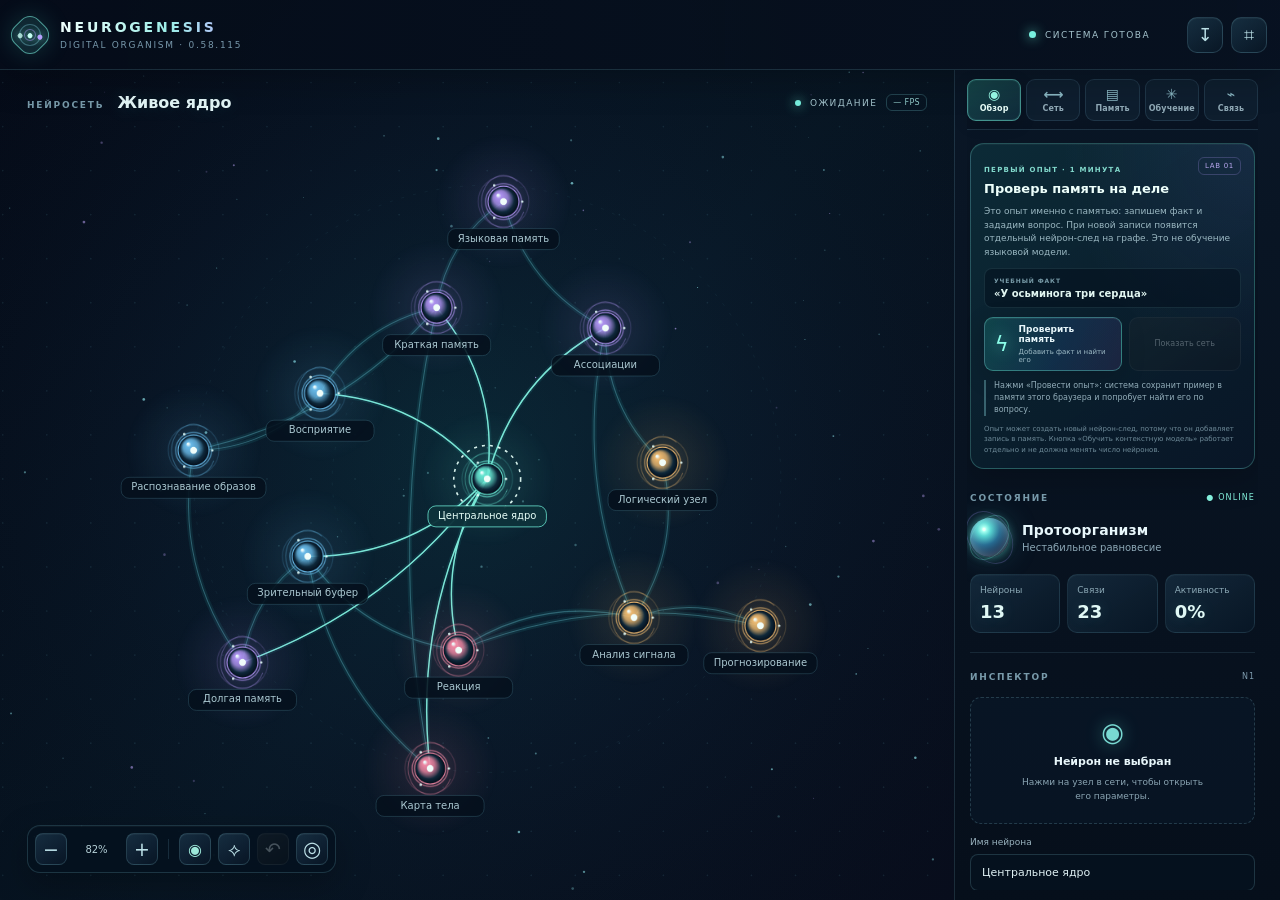
==== commit eee65039: "Fix LLM smoke diagnostics and align app version 0.58.115" ====
--- a/index.html
+++ b/index.html
@@ -6,14 +6,14 @@
   <meta name="theme-color" content="#07111b">
   <meta name="description" content="NEUROGENESIS — живой визуальный прототип искусственного мозга.">
   <title>NEUROGENESIS — искусственный мозг</title>
-  <link rel="stylesheet" href="./styles.css?v=0.58.109">
+  <link rel="stylesheet" href="./styles.css?v=0.58.115">
 </head>
 <body>
   <div class="app-shell">
     <header class="topbar">
       <div class="brand">
         <div class="brand-mark" aria-hidden="true"><span></span><span></span><span></span></div>
-        <div><div class="brand-name">NEUROGENESIS</div><div class="brand-subtitle">DIGITAL ORGANISM · 0.58.109</div></div>
+        <div><div class="brand-name">NEUROGENESIS</div><div class="brand-subtitle">DIGITAL ORGANISM · 0.58.115</div></div>
       </div>
       <div class="top-status"><span class="status-dot"></span><span id="system-status">СИСТЕМА ГОТОВА</span></div>
       <div class="top-actions">
@@ -246,11 +246,11 @@
               <input class="text-input llm-config-input" id="llm-client-token" type="password" placeholder="Твой APP_TOKEN" autocomplete="off">
               <p class="llm-security-note">Адрес шлюза уже заполнен. Здесь нужен секрет Cloudflare <strong>APP_TOKEN</strong> — это отдельный пароль приложения, не ключ OpenRouter. Ключ провайдера задаётся отдельно в Cloudflare как <strong>UPSTREAM_API_KEY</strong> и никогда не вводится в это поле.</p>
               <div class="llm-settings-actions">
-                <button class="primary-button llm-config-save" id="llm-save-config" type="button">Сохранить и проверить шлюз</button>
+                <button class="primary-button llm-config-save" id="llm-save-config" type="button">Сохранить и проверить</button>
                 <button class="secondary-button llm-config-clear" id="llm-clear-config" type="button">Отключить</button>
-              </div>
-              <button class="secondary-button llm-config-test" id="llm-test-response" type="button">Проверить реальный ответ</button>
-              <p class="llm-test-result" id="llm-test-result" data-state="idle" role="status" aria-live="polite">Эта проверка отправляет отдельный временный запрос и не добавляет его в историю диалога или локальную память.</p>
+                <button class="secondary-button llm-config-smoke" id="llm-smoke-test" type="button" disabled aria-describedby="llm-smoke-result">Проверить реальный ответ</button>
+              </div>
+              <div class="llm-smoke-result" id="llm-smoke-result" role="status" aria-live="polite" data-state="idle">Реальный ответ модели ещё не проверялся. Проверка отправит короткий тестовый запрос и не сохранится в памяти.</div>
             </div>
           </details>
           <div class="memory-feedback" id="memory-feedback">ЛОКАЛЬНАЯ ПАМЯТЬ</div>
@@ -264,37 +264,37 @@
     </main>
     <div id="toast" class="toast" role="status" aria-live="polite"></div>
   </div>
-  <script src="./activation.js?v=0.58.109" defer></script>
-  <script src="./neuro-wasm-adapter.js?v=0.58.109" defer></script>
-  <script src="./experience-quality.js?v=0.58.109" defer></script>
-  <script src="./experience-benchmark.js?v=0.58.109" defer></script>
-  <script src="./contrastive-benchmark.js?v=0.58.109" defer></script>
-  <script src="./neuron-layout.js?v=0.58.109" defer></script>
-  <script src="./neuron-focus.js?v=0.58.109" defer></script>
-  <script src="./canvas-quality.js?v=0.58.109" defer></script>
-  <script src="./app.js?v=0.58.109" defer></script>
-  <script src="./disposable-experiment-session.js?v=0.58.109" defer></script>
-  <script src="./disposable-experiment-ui.js?v=0.58.109" defer></script>
-  <script src="./knowledge.js?v=0.58.109" defer></script>
-  <script src="./semantic-core.js?v=0.58.109" defer></script>
-  <script src="./contextual-attention.js?v=0.58.109" defer></script>
-  <script src="./phrase-composition.js?v=0.58.109" defer></script>
-  <script src="./goals.js?v=0.58.109" defer></script>
-  <script src="./observation-engine.js?v=0.58.109" defer></script>
-  <script src="./knowledge-graph.js?v=0.58.109" defer></script>
-  <script src="./reasoning-audit.js?v=0.58.109" defer></script>
-  <script src="./discriminating-observations.js?v=0.58.109" defer></script>
-  <script src="./hypothesis-lifecycle.js?v=0.58.109" defer></script>
-  <script src="./dialog-context.js?v=0.58.109" defer></script>
-  <script src="./dialog-manager.js?v=0.58.109" defer></script>
-  <script src="./semantic-query.js?v=0.58.109" defer></script>
-  <script src="./contextual-attention-ui.js?v=0.58.109" defer></script>
-  <script src="./semantic-retrieval.js?v=0.58.109" defer></script>
-  <script src="./llm-bridge.js?v=0.58.109" defer></script>
-  <script src="./ngram-predictor.js?v=0.58.109" defer></script>
-  <script src="./ngram-memory-bridge.js?v=0.58.109" defer></script>
-  <script src="./memory.js?v=0.58.109" defer></script>
-  <script src="./sidebar-navigation.js?v=0.58.109" defer></script>
-  <script src="./first-experiment.js?v=0.58.109" defer></script>
+  <script src="./activation.js?v=0.58.115" defer></script>
+  <script src="./neuro-wasm-adapter.js?v=0.58.115" defer></script>
+  <script src="./experience-quality.js?v=0.58.115" defer></script>
+  <script src="./experience-benchmark.js?v=0.58.115" defer></script>
+  <script src="./contrastive-benchmark.js?v=0.58.115" defer></script>
+  <script src="./neuron-layout.js?v=0.58.115" defer></script>
+  <script src="./neuron-focus.js?v=0.58.115" defer></script>
+  <script src="./canvas-quality.js?v=0.58.115" defer></script>
+  <script src="./app.js?v=0.58.115" defer></script>
+  <script src="./disposable-experiment-session.js?v=0.58.115" defer></script>
+  <script src="./disposable-experiment-ui.js?v=0.58.115" defer></script>
+  <script src="./knowledge.js?v=0.58.115" defer></script>
+  <script src="./semantic-core.js?v=0.58.115" defer></script>
+  <script src="./contextual-attention.js?v=0.58.115" defer></script>
+  <script src="./phrase-composition.js?v=0.58.115" defer></script>
+  <script src="./goals.js?v=0.58.115" defer></script>
+  <script src="./observation-engine.js?v=0.58.115" defer></script>
+  <script src="./knowledge-graph.js?v=0.58.115" defer></script>
+  <script src="./reasoning-audit.js?v=0.58.115" defer></script>
+  <script src="./discriminating-observations.js?v=0.58.115" defer></script>
+  <script src="./hypothesis-lifecycle.js?v=0.58.115" defer></script>
+  <script src="./dialog-context.js?v=0.58.115" defer></script>
+  <script src="./dialog-manager.js?v=0.58.115" defer></script>
+  <script src="./semantic-query.js?v=0.58.115" defer></script>
+  <script src="./contextual-attention-ui.js?v=0.58.115" defer></script>
+  <script src="./semantic-retrieval.js?v=0.58.115" defer></script>
+  <script src="./llm-bridge.js?v=0.58.115" defer></script>
+  <script src="./ngram-predictor.js?v=0.58.115" defer></script>
+  <script src="./ngram-memory-bridge.js?v=0.58.115" defer></script>
+  <script src="./memory.js?v=0.58.115" defer></script>
+  <script src="./sidebar-navigation.js?v=0.58.115" defer></script>
+  <script src="./first-experiment.js?v=0.58.115" defer></script>
 </body>
 </html>
--- a/styles.css
+++ b/styles.css
@@ -284,12 +284,13 @@
 .llm-config-input{width:100%;min-width:0;height:36px;padding:7px 9px;font-size:10px}
 .llm-security-note{margin:1px 0 2px;color:#829ca9;font-size:8px;line-height:1.5}
 .llm-settings-actions{display:grid;grid-template-columns:1.2fr .8fr;gap:7px}
-.llm-config-save,.llm-config-clear{min-height:34px;height:34px;padding:0 8px;font-size:8px;justify-content:center}
-.llm-config-test{min-height:36px;height:36px;padding:0 9px;font-size:9px;justify-content:center}
-.llm-test-result{margin:0;padding:8px;border:1px solid rgba(119,184,201,.16);border-radius:7px;background:rgba(7,18,28,.42);color:#91a9b5;font-size:8px;line-height:1.55;white-space:pre-wrap;overflow-wrap:anywhere}
-.llm-test-result[data-state="testing"]{color:#e6c78b}
-.llm-test-result[data-state="success"]{border-color:rgba(104,202,165,.3);color:#9be0c2}
-.llm-test-result[data-state="error"]{border-color:rgba(220,130,143,.3);color:#e5a7af}
+.llm-config-save,.llm-config-clear,.llm-config-smoke{min-height:34px;height:34px;padding:0 8px;font-size:8px;justify-content:center}
+.llm-config-smoke{grid-column:1/-1}
+.llm-config-smoke:disabled{opacity:.5;cursor:not-allowed}
+.llm-smoke-result{margin:0;padding:7px 9px;border:1px solid rgba(119,184,201,.18);border-radius:6px;background:rgba(8,18,24,.55);color:#9aabb0;font-size:8px;line-height:1.55;white-space:pre-line;overflow-wrap:anywhere;word-break:break-word;max-width:100%}
+.llm-smoke-result[data-state="ok"]{color:#80e0bc;border-color:rgba(128,224,188,.4)}
+.llm-smoke-result[data-state="health"],.llm-smoke-result[data-state="loading"]{color:#e6c78b;border-color:rgba(230,199,139,.35)}
+.llm-smoke-result[data-state="error"]{color:#f0a39a;border-color:rgba(240,163,154,.4)}
 @media(max-width:640px){
   .llm-ask-button{min-height:45px;padding:7px 9px;gap:8px}
   .llm-ask-button strong{font-size:9px}
@@ -299,6 +300,7 @@
   .llm-settings-body{padding:8px;gap:6px}
   .llm-config-input{height:34px;font-size:9px}
   .llm-security-note{font-size:7px}
+  .llm-smoke-result{font-size:7px;padding:6px 7px}
 }
 
 /* Touch accessibility: keep compact mouse controls, enlarge phone/tablet targets. */
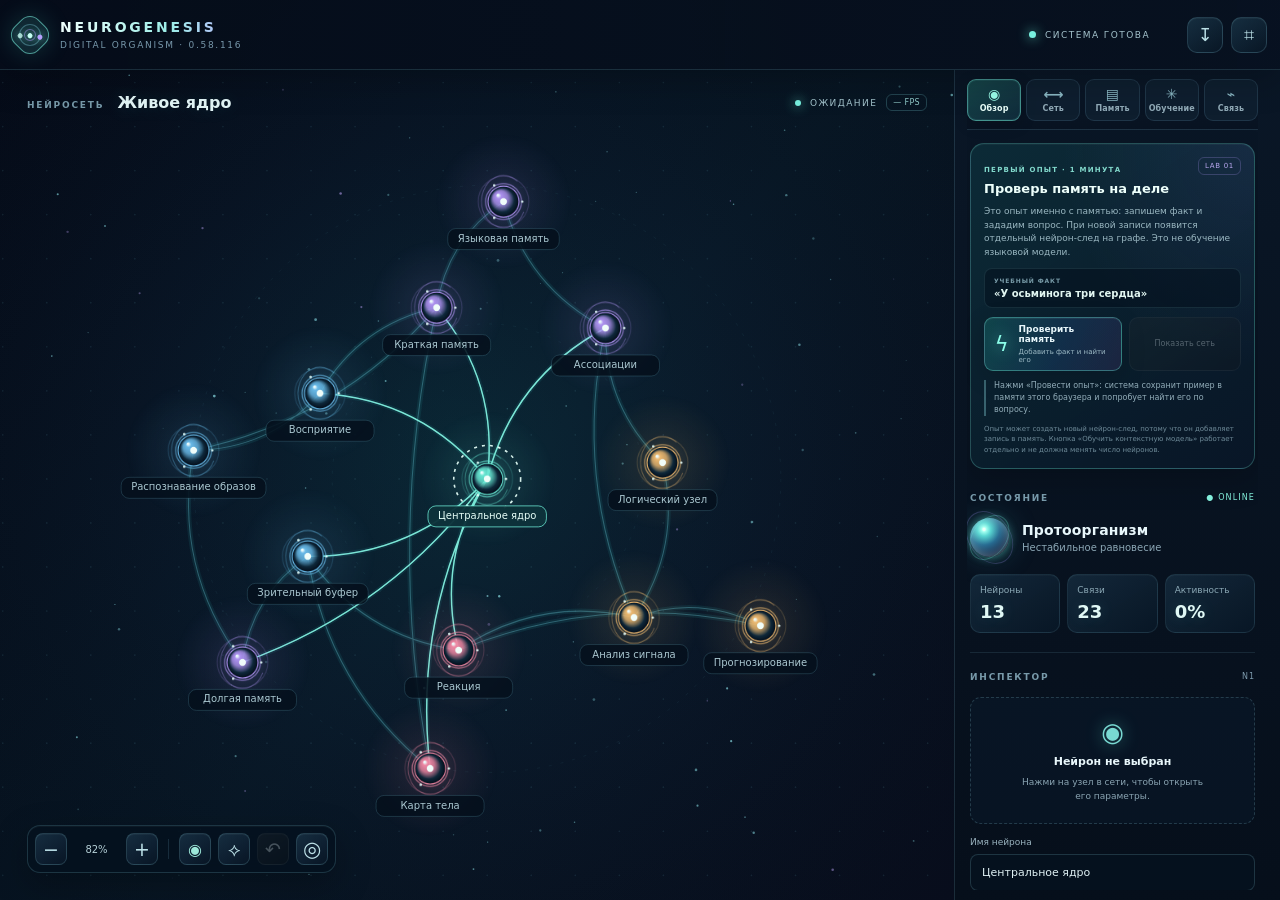
==== commit d72d7471: "Redesign learning panel for everyday users (0.58.116)" ====
--- a/index.html
+++ b/index.html
@@ -6,14 +6,14 @@
   <meta name="theme-color" content="#07111b">
   <meta name="description" content="NEUROGENESIS — живой визуальный прототип искусственного мозга.">
   <title>NEUROGENESIS — искусственный мозг</title>
-  <link rel="stylesheet" href="./styles.css?v=0.58.115">
+  <link rel="stylesheet" href="./styles.css?v=0.58.116">
 </head>
 <body>
   <div class="app-shell">
     <header class="topbar">
       <div class="brand">
         <div class="brand-mark" aria-hidden="true"><span></span><span></span><span></span></div>
-        <div><div class="brand-name">NEUROGENESIS</div><div class="brand-subtitle">DIGITAL ORGANISM · 0.58.115</div></div>
+        <div><div class="brand-name">NEUROGENESIS</div><div class="brand-subtitle">DIGITAL ORGANISM · 0.58.116</div></div>
       </div>
       <div class="top-status"><span class="status-dot"></span><span id="system-status">СИСТЕМА ГОТОВА</span></div>
       <div class="top-actions">
@@ -87,58 +87,78 @@
             <button class="secondary-button" id="run-button" title="Запустить визуальную симуляцию" aria-label="Запустить визуальную симуляцию"><span>▶</span>Симуляция</button>
           </div>
           <p class="control-note" id="mode-note">Выбери нейрон, чтобы изучить его состояние.</p>
-          <details class="llm-settings" id="wasm-learning-panel">
-            <summary><span>ПЛАСТИЧНОСТЬ СЕТИ · ОТДЕЛЬНАЯ КОПИЯ</span><span id="wasm-learning-state" data-state="loading">ЗАГРУЗКА WASM</span></summary>
+          <details class="llm-settings learning-model-panel" id="wasm-learning-panel">
+            <summary><span>ЭКСПЕРИМЕНТ СО СВЯЗЯМИ</span><span id="wasm-learning-state" data-state="loading">ЗАГРУЗКА WASM</span></summary>
             <div class="llm-settings-body">
-              <p class="llm-security-note">Это другой эксперимент: изменяются веса отдельной WASM-копии. Основная сеть и сохранённые нейроны не меняются. Чтобы просто обучить контекстную модель словам и фразам, используй соседний блок «Контекстная модель».</p>
-              <div class="range-heading">
-                <label class="field-label" for="wasm-learning-rate">СКОРОСТЬ ОБУЧЕНИЯ</label>
-                <strong id="wasm-learning-rate-value">5%</strong>
-              </div>
-              <input class="range-input" id="wasm-learning-rate" type="range" min="0" max="0.5" step="0.01" value="0.05">
-              <div class="range-heading">
-                <label class="field-label" for="wasm-learning-decay">ЗАТУХАНИЕ СВЯЗЕЙ</label>
-                <strong id="wasm-learning-decay-value">0.5%</strong>
-              </div>
-              <input class="range-input" id="wasm-learning-decay" type="range" min="0" max="0.05" step="0.001" value="0.005">
-              <label class="field-label" for="wasm-learning-reward">СИГНАЛ ПОДКРЕПЛЕНИЯ</label>
-              <select class="text-input" id="wasm-learning-reward">
-                <option value="1" selected>Положительный · +1</option>
-                <option value="0">Нейтральный · 0</option>
-                <option value="-1">Отрицательный · −1</option>
-              </select>
-              <div class="llm-settings-actions">
+              <div class="learning-panel-intro">
+                <span class="learning-step-label">ВТОРОЙ РЕЖИМ · ЭКСПЕРИМЕНТ</span>
+                <h3>Посмотри, как меняется сила связей</h3>
+                <p>Здесь система получает сигнал о результате и пробует усилить или ослабить связи. Это отдельная тестовая копия сети, а не основной граф нейронов.</p>
+              </div>
+              <div class="learning-callout"><strong>Безопасно для основной сети</strong><span>Главные нейроны и их сохранённые связи этот эксперимент не переписывает.</span></div>
+              <div class="learning-flow">
+                <div><span>1</span><p><strong>Начни эпизод</strong><small>Система начнёт записывать опыт</small></p></div>
+                <div><span>2</span><p><strong>Запусти симуляцию</strong><small>Открой вкладку «Сеть» и дай ей поработать</small></p></div>
+                <div><span>3</span><p><strong>Оцени результат</strong><small>Вернись сюда и заверши эпизод</small></p></div>
+              </div>
+              <div class="learning-primary-actions">
                 <button class="primary-button llm-config-save" id="wasm-episode-begin-button" type="button" disabled>Начать эпизод</button>
-                <button class="secondary-button llm-config-clear" id="wasm-episode-cancel-button" type="button" disabled>Сбросить эпизод</button>
-                <button class="primary-button llm-config-save" id="wasm-sequence-learn-button" type="button" disabled>Завершить и оценить эпизод</button>
-                <button class="secondary-button llm-config-clear" id="wasm-learn-button" type="button">Укрепить текущую активность</button>
-                <button class="secondary-button llm-config-clear" id="wasm-learning-export" type="button">Экспорт весов</button>
-                <button class="secondary-button llm-config-clear" id="wasm-learning-import" type="button">Импорт весов</button>
+                <button class="secondary-button llm-config-clear" id="wasm-episode-cancel-button" type="button" disabled>Сбросить</button>
+                <button class="primary-button llm-config-save" id="wasm-sequence-learn-button" type="button" disabled>Завершить и оценить</button>
               </div>
               <p class="memory-feedback" id="wasm-experience-status" data-state="idle" aria-live="polite">ЭПИЗОД НЕ НАЧАТ</p>
-              <p class="control-note" id="wasm-experience-report" aria-live="polite">Начни эпизод, запусти симуляцию и только затем оцени результат.</p>
-              <button class="secondary-button llm-config-clear" id="wasm-experience-benchmark-button" type="button" disabled>Проверить контрастное обучение и конкуренцию</button>
-              <p class="control-note" id="wasm-experience-benchmark-report" aria-live="polite">Изолированные тесты проверят обычное подкрепление, две ассоциации, плотную интерференцию и контрастное обучение: верная связь усиливается, конкурирующая ослабляется.</p>
-              <details class="llm-settings" id="wasm-disposable-experiment-panel">
-                <summary><span>КОНТРОЛИРУЕМЫЙ ОПЫТ · ОТДЕЛЬНАЯ КОПИЯ</span></summary>
-                <div class="llm-settings-body">
-                  <p class="llm-security-note">Выбери вход, правильный выход и конкурирующий выход. Коррекция выполняется на новой WASM-копии и выдаёт только предложение. Метод меняет прямые связи от выбранного входа к двум выходам; скрытые промежуточные маршруты он пока не корректирует.</p>
-                  <label class="field-label" for="wasm-experiment-input">ВХОДНОЙ НЕЙРОН</label>
-                  <select class="text-input" id="wasm-experiment-input" disabled><option value="">Ожидание WASM</option></select>
-                  <label class="field-label" for="wasm-experiment-positive">ПРАВИЛЬНЫЙ ВЫХОД</label>
-                  <select class="text-input" id="wasm-experiment-positive" disabled><option value="">Сначала выбери вход</option></select>
-                  <label class="field-label" for="wasm-experiment-negative">КОНКУРИРУЮЩИЙ ВЫХОД</label>
-                  <select class="text-input" id="wasm-experiment-negative" disabled><option value="">Сначала выбери вход</option></select>
-                  <div class="llm-settings-actions">
-                    <button class="secondary-button llm-config-clear" id="wasm-experiment-refresh" type="button">Обновить узлы</button>
-                    <button class="primary-button llm-config-save" id="wasm-experiment-run" type="button" disabled>Запустить опыт на копии</button>
-                    <button class="secondary-button llm-config-clear" id="wasm-experiment-export" type="button" disabled>Скачать предложение</button>
+              <p class="control-note learning-report" id="wasm-experience-report" aria-live="polite">Начни эпизод, перейди в «Сеть», включи симуляцию, затем вернись сюда.</p>
+              <details class="learning-advanced">
+                <summary>Дополнительные настройки и опыты</summary>
+                <div class="learning-advanced-body">
+                  <p class="learning-helper">Эти параметры меняют ход эксперимента. Для первого знакомства оставь значения по умолчанию.</p>
+                  <div class="range-heading">
+                    <label class="field-label" for="wasm-learning-rate">СКОРОСТЬ ОБУЧЕНИЯ</label>
+                    <strong id="wasm-learning-rate-value">5%</strong>
                   </div>
-                  <p class="control-note" id="wasm-experiment-report" data-state="info" aria-live="polite">Ожидаю готовности WASM. Изменения не будут применяться автоматически.</p>
+                  <input class="range-input" id="wasm-learning-rate" type="range" min="0" max="0.5" step="0.01" value="0.05">
+                  <p class="learning-helper">Насколько сильно система меняет веса за один опыт. Это не прямое увеличение на указанный процент.</p>
+                  <div class="range-heading">
+                    <label class="field-label" for="wasm-learning-decay">ЗАТУХАНИЕ СВЯЗЕЙ</label>
+                    <strong id="wasm-learning-decay-value">0.5%</strong>
+                  </div>
+                  <input class="range-input" id="wasm-learning-decay" type="range" min="0" max="0.05" step="0.001" value="0.005">
+                  <p class="learning-helper">Небольшое ослабление старых весов. Не нужно менять без понимания эксперимента.</p>
+                  <label class="field-label" for="wasm-learning-reward">КАКОЙ СИГНАЛ ПОДАТЬ?</label>
+                  <select class="text-input" id="wasm-learning-reward">
+                    <option value="1" selected>Положительный · +1</option>
+                    <option value="0">Нейтральный · 0</option>
+                    <option value="-1">Отрицательный · −1</option>
+                  </select>
+                  <div class="learning-secondary-actions">
+                    <button class="secondary-button llm-config-clear" id="wasm-learn-button" type="button">Разово укрепить текущую активность</button>
+                    <button class="secondary-button llm-config-clear" id="wasm-learning-export" type="button">Экспортировать веса</button>
+                    <button class="secondary-button llm-config-clear" id="wasm-learning-import" type="button">Импортировать веса</button>
+                  </div>
+                  <button class="secondary-button llm-config-clear" id="wasm-experience-benchmark-button" type="button" disabled>Проверить конкуренцию связей</button>
+                  <p class="learning-helper" id="wasm-experience-benchmark-report" aria-live="polite">Диагностический набор: проверяет, может ли копия сети усилить верную связь и ослабить конкурирующую. Это тест, а не обучение основной сети.</p>
+                  <details class="llm-settings" id="wasm-disposable-experiment-panel">
+                    <summary><span>КОНТРОЛИРУЕМЫЙ ОПЫТ · ОТДЕЛЬНАЯ КОПИЯ</span></summary>
+                    <div class="llm-settings-body">
+                      <p class="llm-security-note">Выбери вход, правильный выход и конкурирующий выход. Коррекция выполняется на новой WASM-копии и выдаёт только предложение. Метод меняет прямые связи от выбранного входа к двум выходам; скрытые промежуточные маршруты он пока не корректирует.</p>
+                      <label class="field-label" for="wasm-experiment-input">ВХОДНОЙ НЕЙРОН</label>
+                      <select class="text-input" id="wasm-experiment-input" disabled><option value="">Ожидание WASM</option></select>
+                      <label class="field-label" for="wasm-experiment-positive">ПРАВИЛЬНЫЙ ВЫХОД</label>
+                      <select class="text-input" id="wasm-experiment-positive" disabled><option value="">Сначала выбери вход</option></select>
+                      <label class="field-label" for="wasm-experiment-negative">КОНКУРИРУЮЩИЙ ВЫХОД</label>
+                      <select class="text-input" id="wasm-experiment-negative" disabled><option value="">Сначала выбери вход</option></select>
+                      <div class="llm-settings-actions">
+                        <button class="secondary-button llm-config-clear" id="wasm-experiment-refresh" type="button">Обновить узлы</button>
+                        <button class="primary-button llm-config-save" id="wasm-experiment-run" type="button" disabled>Запустить опыт на копии</button>
+                        <button class="secondary-button llm-config-clear" id="wasm-experiment-export" type="button" disabled>Скачать предложение</button>
+                      </div>
+                      <p class="control-note" id="wasm-experiment-report" data-state="info" aria-live="polite">Ожидаю готовности WASM. Изменения не будут применяться автоматически.</p>
+                    </div>
+                  </details>
+                  <input id="wasm-learning-file" type="file" accept="application/json,.json" hidden>
+                  <p class="memory-feedback" id="wasm-learning-feedback" aria-live="polite">Обученных связей: 0</p>
                 </div>
               </details>
-              <input id="wasm-learning-file" type="file" accept="application/json,.json" hidden>
-              <p class="memory-feedback" id="wasm-learning-feedback" aria-live="polite">Обученных связей: 0</p>
             </div>
           </details>
         </section>
@@ -216,25 +236,49 @@
               <span class="llm-ask-arrow">↗</span>
             </button>
           </div>
-          <details class="llm-settings" id="contextual-model-panel">
-            <summary><span>КОНТЕКСТНАЯ МОДЕЛЬ · СЛОВА И ФРАЗЫ</span><span id="contextual-model-state" data-state="offline">ЕЩЁ НЕ ОБУЧЕНА</span></summary>
+          <details class="llm-settings learning-model-panel" id="contextual-model-panel">
+            <summary><span>СЛОВА И ФРАЗЫ</span><span id="contextual-model-state" data-state="offline">ЕЩЁ НЕ ОБУЧЕНА</span></summary>
             <div class="llm-settings-body">
-              <p class="llm-security-note">Это локальная модель для экспериментов со словами и структурой фраз. Она обучается отдельно от графа нейронов и не добавляет новые узлы. Тяжёлая работа идёт в фоновом потоке: страница и управление графом должны оставаться отзывчивыми. При переобучении используются отдельные train, validation и test предложения. На телефоне обучение может занять несколько секунд — здесь будет показываться ход процесса.</p>
-              <label class="field-label" for="contextual-training-corpus">ПРИМЕРЫ ДЛЯ ОБУЧЕНИЯ · ОДНО ПРЕДЛОЖЕНИЕ НА СТРОКУ</label>
-              <textarea class="text-input contextual-corpus" id="contextual-training-corpus" maxlength="12000" rows="7" spellcheck="false"></textarea>
-              <div class="llm-settings-actions">
-                <button class="primary-button llm-config-save" id="contextual-train-button" type="button">Обучить на примерах</button>
-                <button class="secondary-button llm-config-clear" id="contextual-analyse-button" type="button">Показать внимание</button>
+              <div class="learning-panel-intro">
+                <span class="learning-step-label">ПЕРВЫЙ РЕЖИМ · ЛОКАЛЬНОЕ ОБУЧЕНИЕ</span>
+                <h3>Научи модель замечать слова рядом</h3>
+                <p>Ты даёшь ей примеры предложений. Она пробует запомнить, какие слова встречаются вместе и как они могут связываться. Это небольшой языковой эксперимент, а не полноценный ChatGPT.</p>
+              </div>
+              <div class="learning-mini-steps">
+                <div><span>1</span><p><strong>Добавь примеры</strong><small>Одно предложение на строку</small></p></div>
+                <div><span>2</span><p><strong>Запусти обучение</strong><small>Дождись завершения</small></p></div>
+                <div><span>3</span><p><strong>Проверь фразу</strong><small>Посмотри, что модель узнала</small></p></div>
+              </div>
+              <label class="field-label learning-field-label" for="contextual-training-corpus">ТВОИ ПРИМЕРЫ</label>
+              <p class="learning-helper">Для начала нужно минимум 3 предложения. Чтобы результат был устойчивее, добавляй больше разных примеров по одной теме.</p>
+              <textarea class="text-input contextual-corpus" id="contextual-training-corpus" maxlength="12000" rows="6" spellcheck="false" aria-describedby="contextual-corpus-count"></textarea>
+              <div class="learning-corpus-meta"><span id="contextual-corpus-count">Подсчёт предложений…</span><button class="learning-inline-button" id="contextual-add-examples-button" type="button">＋ Добавить готовые примеры</button></div>
+              <div class="llm-settings-actions learning-main-actions">
+                <button class="primary-button llm-config-save" id="contextual-train-button" type="button">Обучить на этих примерах</button>
+                <button class="secondary-button llm-config-clear" id="contextual-analyse-button" type="button">Проверить фразу</button>
               </div>
               <div class="contextual-training-progress" id="contextual-training-progress" hidden role="status" aria-live="polite">
                 <div class="contextual-training-progress-head"><strong id="contextual-training-progress-title">Подготовка обучения</strong><span id="contextual-training-progress-value">0%</span></div>
                 <div class="contextual-training-progress-track"><div id="contextual-training-progress-bar" class="contextual-training-progress-bar"></div></div>
-                <p id="contextual-training-progress-text">Обучение выполняется в отдельном потоке. Страница остаётся доступной.</p>
-              </div>
-              <label class="field-label" for="contextual-query">ПРОВЕРОЧНОЕ ПРЕДЛОЖЕНИЕ</label>
-              <input class="text-input" id="contextual-query" type="text" maxlength="500" value="Ключ запускает программу" placeholder="Введи предложение для анализа">
-              <p class="memory-feedback" id="contextual-model-metrics" aria-live="polite">Модель пока не обучена.</p>
-              <pre class="contextual-attention-output" id="contextual-attention-output" aria-live="polite">После обучения здесь появится распределение внимания между словами и прогнозы модели.</pre>
+                <p id="contextual-training-progress-text">Готовлю примеры к обучению. Остальные разделы приложения остаются доступны.</p>
+              </div>
+              <div class="learning-check-block">
+                <label class="field-label learning-field-label" for="contextual-query">ПРЕДЛОЖЕНИЕ ДЛЯ ПРОВЕРКИ</label>
+                <p class="learning-helper">Введи короткую фразу. Модель покажет, какие слова ей знакомы и на какие связи она опирается.</p>
+                <input class="text-input learning-query-input" id="contextual-query" type="text" maxlength="500" value="Ключ запускает программу" placeholder="Например: Нейрон получает сигнал">
+              </div>
+              <div class="learning-friendly-result" id="contextual-friendly-result" data-state="info" role="status" aria-live="polite">
+                <strong>С чего начать</strong>
+                Добавь несколько предложений, затем нажми «Обучить на этих примерах». После этого проверь знакомую и новую фразу.
+              </div>
+              <details class="learning-advanced">
+                <summary>Технические подробности — для тех, кому интересно</summary>
+                <div class="learning-advanced-body">
+                  <p class="learning-helper">Здесь находятся измерения качества и подробный разбор внимания. Проценты внимания — это внутренние веса модели, а не оценка истинности или понимания предложения.</p>
+                  <p class="memory-feedback" id="contextual-model-metrics" aria-live="polite">Модель пока не обучена.</p>
+                  <pre class="contextual-attention-output" id="contextual-attention-output" aria-live="polite">После проверки здесь появятся внутренние подсказки модели и технические показатели.</pre>
+                </div>
+              </details>
             </div>
           </details>
           <details class="llm-settings" id="llm-settings">
@@ -288,13 +332,13 @@
   <script src="./dialog-context.js?v=0.58.115" defer></script>
   <script src="./dialog-manager.js?v=0.58.115" defer></script>
   <script src="./semantic-query.js?v=0.58.115" defer></script>
-  <script src="./contextual-attention-ui.js?v=0.58.115" defer></script>
+  <script src="./contextual-attention-ui.js?v=0.58.116" defer></script>
   <script src="./semantic-retrieval.js?v=0.58.115" defer></script>
   <script src="./llm-bridge.js?v=0.58.115" defer></script>
   <script src="./ngram-predictor.js?v=0.58.115" defer></script>
   <script src="./ngram-memory-bridge.js?v=0.58.115" defer></script>
   <script src="./memory.js?v=0.58.115" defer></script>
-  <script src="./sidebar-navigation.js?v=0.58.115" defer></script>
+  <script src="./sidebar-navigation.js?v=0.58.116" defer></script>
   <script src="./first-experiment.js?v=0.58.115" defer></script>
 </body>
 </html>
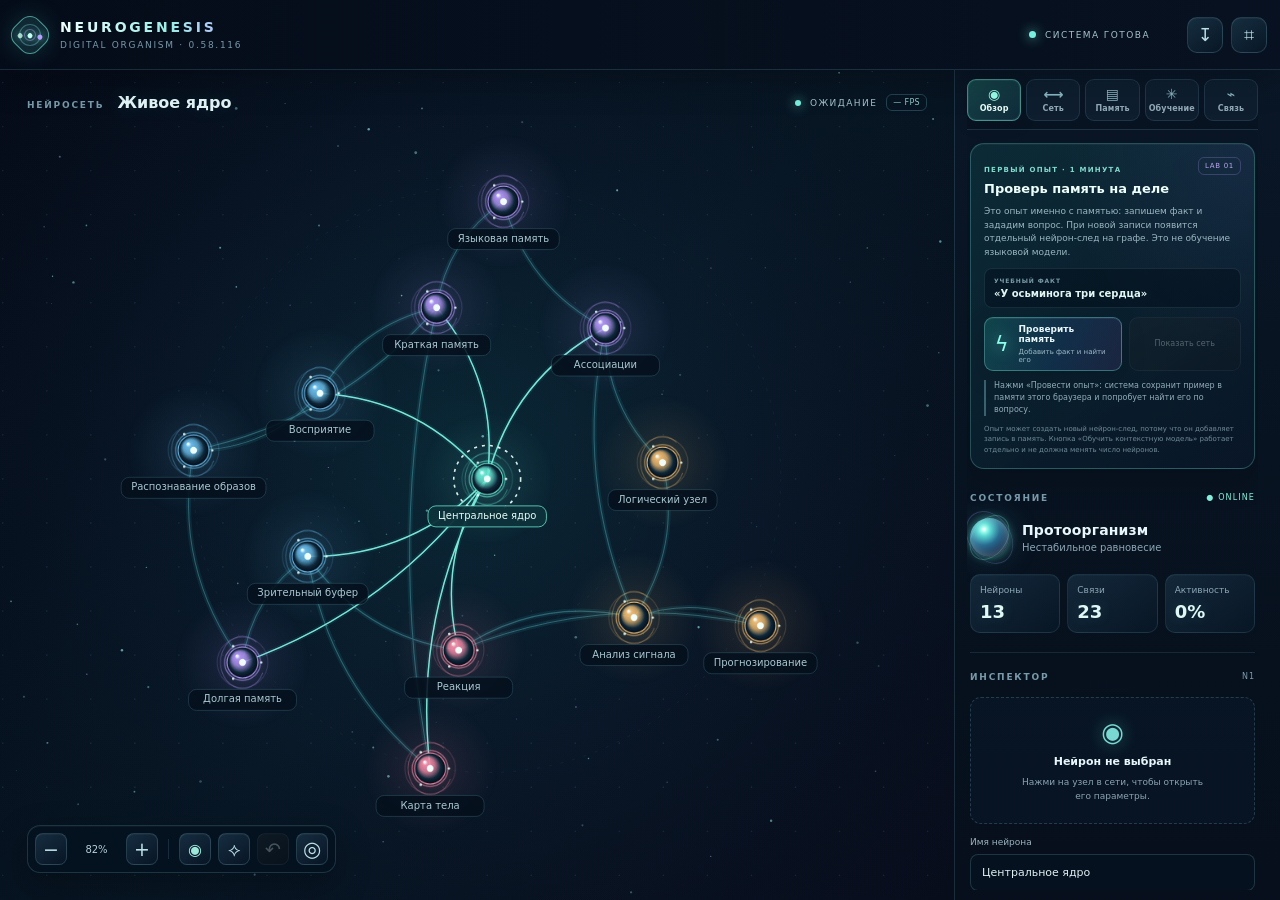
==== commit 7268e4a6: "Keep raw plasticity episode diagnostics out of the beginner view" ====
--- a/index.html
+++ b/index.html
@@ -106,12 +106,18 @@
                 <button class="secondary-button llm-config-clear" id="wasm-episode-cancel-button" type="button" disabled>Сбросить</button>
                 <button class="primary-button llm-config-save" id="wasm-sequence-learn-button" type="button" disabled>Завершить и оценить</button>
               </div>
-              <p class="memory-feedback" id="wasm-experience-status" data-state="idle" aria-live="polite">ЭПИЗОД НЕ НАЧАТ</p>
-              <p class="control-note learning-report" id="wasm-experience-report" aria-live="polite">Начни эпизод, перейди в «Сеть», включи симуляцию, затем вернись сюда.</p>
+              <div class="learning-friendly-result" id="wasm-experience-summary" data-state="info" role="status" aria-live="polite">
+                <strong>Пока опыта нет</strong>
+                Начни эпизод, открой вкладку «Сеть» и запусти симуляцию. Затем вернись и оцени результат.
+              </div>
+              <p class="control-note learning-report" id="wasm-experience-report" aria-live="polite">Главное правило: сначала симуляция, потом оценка. Иначе системе нечего будет оценивать.</p>
               <details class="learning-advanced">
                 <summary>Дополнительные настройки и опыты</summary>
                 <div class="learning-advanced-body">
                   <p class="learning-helper">Эти параметры меняют ход эксперимента. Для первого знакомства оставь значения по умолчанию.</p>
+                  <p class="memory-feedback" id="wasm-experience-status" data-state="idle" aria-live="polite">ЭПИЗОД НЕ НАЧАТ</p>
+                  <p class="learning-helper">Технический отчёт об эпизоде</p>
+                  <p class="control-note" id="wasm-experience-technical-report" aria-live="polite">Подробные показатели появятся после завершения опыта.</p>
                   <div class="range-heading">
                     <label class="field-label" for="wasm-learning-rate">СКОРОСТЬ ОБУЧЕНИЯ</label>
                     <strong id="wasm-learning-rate-value">5%</strong>
--- a/styles.css
+++ b/styles.css
@@ -507,3 +507,115 @@
   .side-tabs{padding:5px 0}
   .side-tab{min-height:38px}
 }
+
+
+/* 0.58.116 — guided, plain-language learning workspace */
+.learning-welcome{
+  margin:10px 0 12px;padding:15px 13px 12px;border:1px solid rgba(112,208,204,.22);
+  border-radius:14px;background:linear-gradient(145deg,rgba(18,52,65,.82),rgba(10,25,41,.94) 68%,rgba(25,29,58,.72));
+  box-shadow:0 12px 28px rgba(0,0,0,.14),inset 0 1px 0 rgba(255,255,255,.035)
+}
+.learning-eyebrow{display:block;color:#8ddbcf;font-size:8px;font-weight:800;letter-spacing:.15em}
+.learning-welcome h2{margin:8px 0 6px;color:#eafffa;font-size:15px;line-height:1.25;font-weight:760}
+.learning-welcome>p{margin:0;color:#abc1ca;font-size:10px;line-height:1.55}
+.learning-choice-list{display:grid;gap:7px;margin-top:12px}
+.learning-choice{
+  width:100%;min-width:0;display:grid;grid-template-columns:34px minmax(0,1fr) 16px;align-items:center;gap:9px;
+  padding:9px 10px;text-align:left;border:1px solid rgba(117,201,207,.2);border-radius:11px;
+  color:#e5f7f5;background:rgba(6,20,33,.66);transition:border-color .16s,background .16s,transform .16s
+}
+.learning-choice:hover,.learning-choice:focus-visible{border-color:rgba(122,241,220,.62);background:rgba(18,57,65,.72);outline:none}
+.learning-choice:active{transform:translateY(1px)}
+.learning-choice-secondary{border-color:rgba(163,151,220,.2);background:rgba(20,22,44,.42)}
+.learning-choice-icon{width:32px;height:32px;display:grid;place-items:center;border-radius:9px;background:rgba(92,211,190,.12);color:#a5f5e5;font-size:14px;font-weight:800}
+.learning-choice-secondary .learning-choice-icon{background:rgba(172,154,241,.12);color:#cbbcff}
+.learning-choice-copy{min-width:0;display:flex;flex-direction:column;gap:3px}
+.learning-choice-copy strong{font-size:10px;line-height:1.3}
+.learning-choice-copy small{color:#9eb6c1;font-size:8px;line-height:1.4;font-weight:450}
+.learning-choice-copy em{color:#83d4c5;font-size:7px;font-style:normal;font-weight:700}
+.learning-choice-secondary .learning-choice-copy em{color:#b7a7e9}
+.learning-choice-arrow{color:#91dccc;font-size:16px}
+.learning-notice,.learning-callout{
+  display:flex;flex-direction:column;gap:3px;margin-top:10px;padding:9px 10px;border:1px solid rgba(226,190,119,.2);
+  border-radius:9px;background:rgba(65,49,25,.2);color:#cfbea0;font-size:8px;line-height:1.5
+}
+.learning-notice strong,.learning-callout strong{color:#efd49a;font-size:9px}
+.learning-notice span,.learning-callout span{color:#b4aa96}
+.learning-model-panel{scroll-margin-top:8px}
+.learning-model-panel>summary{font-size:9px!important;letter-spacing:.04em!important;color:#d2ebe8!important}
+.learning-model-panel[open]>summary{border-bottom:1px solid rgba(119,184,201,.12)}
+.learning-panel-intro{padding:2px 1px 5px}
+.learning-step-label{display:block;margin-bottom:5px;color:#83cfc3;font-size:7px;font-weight:800;letter-spacing:.13em}
+.learning-panel-intro h3{margin:0 0 5px;color:#e5f8f5;font-size:13px;line-height:1.3}
+.learning-panel-intro p{margin:0;color:#a4bac3;font-size:9px;line-height:1.55}
+.learning-mini-steps,.learning-flow{display:grid;gap:6px;margin:7px 0 9px}
+.learning-mini-steps>div,.learning-flow>div{display:flex;align-items:center;gap:8px;min-width:0;padding:7px 8px;border:1px solid rgba(120,185,201,.13);border-radius:9px;background:rgba(5,17,29,.42)}
+.learning-mini-steps>div>span,.learning-flow>div>span{
+  flex:0 0 22px;width:22px;height:22px;display:grid;place-items:center;border-radius:50%;
+  border:1px solid rgba(112,226,205,.34);background:rgba(63,171,151,.12);color:#a3f0df;font-size:9px;font-weight:800
+}
+.learning-mini-steps p,.learning-flow p{display:flex;flex-direction:column;gap:2px;margin:0;min-width:0}
+.learning-mini-steps strong,.learning-flow strong{color:#d8eeeb;font-size:8px}
+.learning-mini-steps small,.learning-flow small{color:#91a9b3;font-size:7px;line-height:1.35}
+.learning-field-label{margin-top:7px!important;color:#a7c1c8!important;font-size:8px!important;letter-spacing:.08em!important}
+.learning-helper{margin:0 0 5px;color:#8da7b3;font-size:8px;line-height:1.5;letter-spacing:normal}
+.contextual-corpus{min-height:115px;height:auto;padding:9px 10px;resize:vertical;line-height:1.55;font-size:9px}
+.learning-corpus-meta{display:flex;align-items:center;justify-content:space-between;gap:8px;flex-wrap:wrap;color:#8eacb5;font-size:7px;line-height:1.4}
+#contextual-corpus-count[data-state="warning"]{color:#e8c88b}
+#contextual-corpus-count[data-state="ready"]{color:#8ddbc1}
+.learning-inline-button{min-height:30px;padding:4px 8px;border:1px solid rgba(115,205,192,.2);border-radius:7px;background:rgba(16,48,58,.55);color:#9fe4d6;font-size:7px;font-weight:700}
+.learning-inline-button:hover{border-color:rgba(122,241,220,.58)}
+.learning-main-actions{grid-template-columns:1.2fr .8fr;margin-top:3px}
+.learning-main-actions .primary-button,.learning-main-actions .secondary-button{min-height:38px;height:auto;white-space:normal;line-height:1.25}
+.learning-check-block{margin-top:9px;padding-top:9px;border-top:1px solid rgba(119,184,201,.12)}
+.learning-query-input{width:100%;height:37px}
+.learning-friendly-result{
+  white-space:pre-line;margin:10px 0;padding:10px 11px;border:1px solid rgba(114,194,187,.2);
+  border-radius:10px;background:rgba(12,38,43,.52);color:#b6d1d0;font-size:9px;line-height:1.55
+}
+.learning-friendly-result strong{display:block;margin-bottom:4px;color:#b8f1df;font-size:10px}
+.learning-friendly-result[data-state="warning"]{border-color:rgba(224,184,112,.27);background:rgba(61,45,25,.23);color:#cfc0a5}
+.learning-friendly-result[data-state="warning"] strong{color:#f0d39a}
+.learning-friendly-result[data-state="loading"]{border-color:rgba(128,184,220,.25);background:rgba(19,42,62,.4)}
+.learning-friendly-result[data-state="loading"] strong{color:#b2d9f3}
+.learning-friendly-result[data-state="success"]{border-color:rgba(115,215,178,.28);background:rgba(12,48,40,.38)}
+.learning-friendly-result[data-state="success"] strong{color:#a7f0d0}
+.learning-advanced{margin-top:9px;border:1px solid rgba(127,174,190,.14);border-radius:9px;background:rgba(3,13,23,.32);overflow:hidden}
+.learning-advanced>summary{min-height:38px;display:flex;align-items:center;justify-content:space-between;gap:8px;padding:8px 10px;list-style:none;cursor:pointer;color:#9ab8c0;font-size:8px;font-weight:700;line-height:1.35}
+.learning-advanced>summary::-webkit-details-marker{display:none}
+.learning-advanced>summary:after{content:"＋";color:#82cbbd;font-size:12px}
+.learning-advanced[open]>summary:after{content:"−"}
+.learning-advanced-body{display:flex;flex-direction:column;gap:7px;padding:9px;border-top:1px solid rgba(127,174,190,.12)}
+.learning-advanced-body .contextual-attention-output{font-size:8px;max-height:210px}
+.learning-primary-actions{display:grid;grid-template-columns:1fr 0.7fr;gap:7px;margin:8px 0}
+.learning-primary-actions #wasm-sequence-learn-button{grid-column:1/-1}
+.learning-primary-actions button{min-height:40px;height:auto;white-space:normal;line-height:1.25}
+.learning-report{margin:6px 0 9px;padding:8px 9px;border-left:2px solid rgba(110,211,189,.38);border-radius:0 7px 7px 0;background:rgba(9,28,38,.48);color:#a9c1c6}
+.learning-secondary-actions{display:grid;grid-template-columns:1fr 1fr;gap:6px;margin:8px 0}
+.learning-secondary-actions button{min-height:34px;height:auto;white-space:normal;line-height:1.25}
+.learning-flow{margin:7px 0}
+.learning-flow>div{background:rgba(14,28,47,.42)}
+.learning-flow>div>span{border-color:rgba(166,153,231,.32);background:rgba(135,116,207,.12);color:#c7b7ff}
+@media(max-width:640px){
+  .learning-welcome{margin:8px 0 10px;padding:13px 11px 11px}
+  .learning-welcome h2{font-size:15px}
+  .learning-welcome>p{font-size:10px}
+  .learning-choice{min-height:64px;padding:9px}
+  .learning-choice-copy strong{font-size:10px}
+  .learning-choice-copy small{font-size:8px}
+  .learning-notice,.learning-callout{font-size:8px}
+  .learning-panel-intro h3{font-size:13px}
+  .learning-panel-intro p{font-size:9px}
+  .learning-helper{font-size:8px}
+  .contextual-corpus{min-height:125px;font-size:10px}
+  .learning-inline-button{min-height:34px}
+  .learning-main-actions .primary-button,.learning-main-actions .secondary-button{min-height:42px;font-size:8px}
+  .learning-primary-actions button{min-height:44px;font-size:8px}
+  .learning-advanced>summary{min-height:42px;font-size:8px}
+}
+@media(max-width:360px){
+  .learning-choice{grid-template-columns:30px minmax(0,1fr) 12px;gap:7px}
+  .learning-choice-icon{width:29px;height:29px}
+  .learning-main-actions{grid-template-columns:1fr}
+  .learning-secondary-actions{grid-template-columns:1fr}
+}
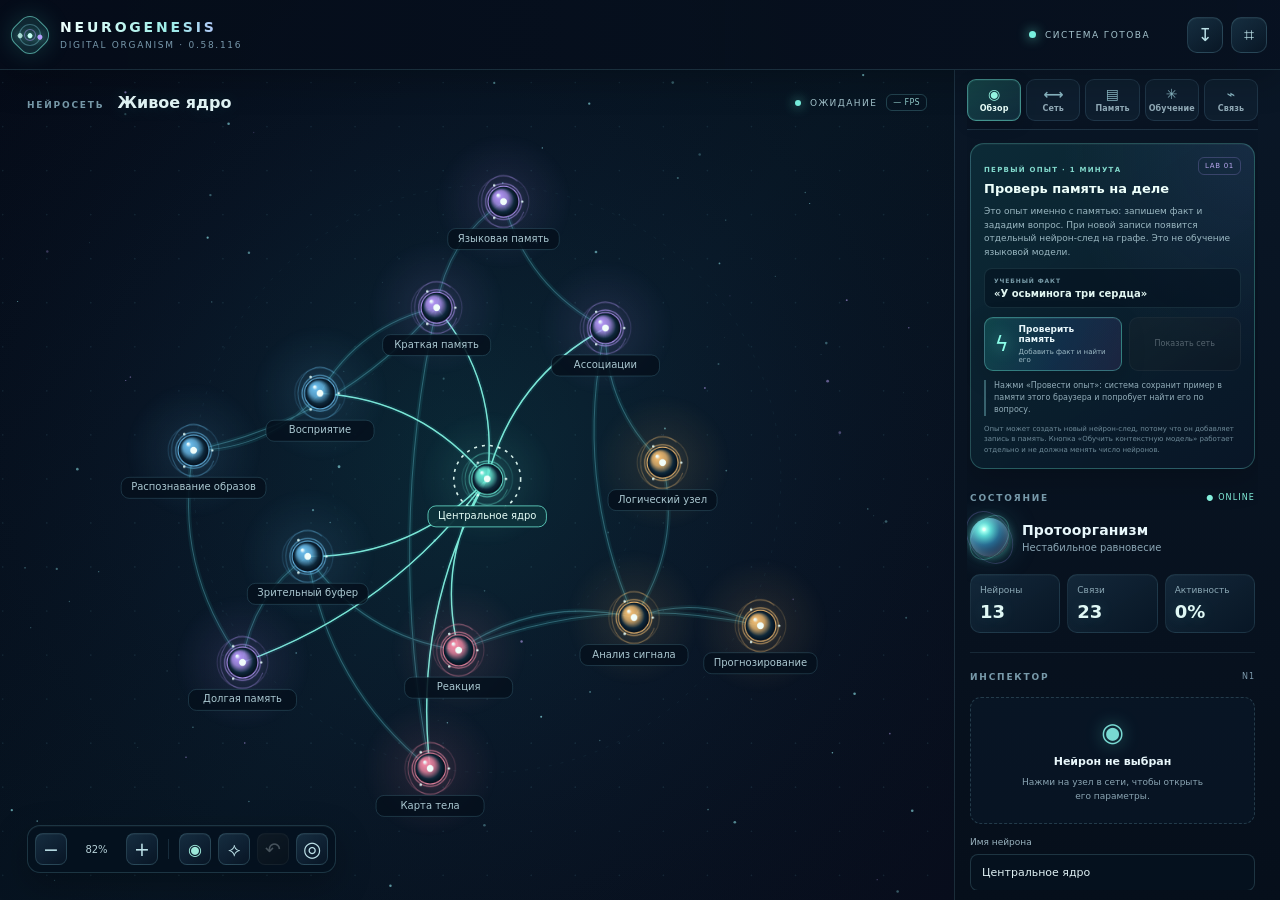
==== commit 572ccecc: "Refresh app script cache for learning UX release" ====
--- a/index.html
+++ b/index.html
@@ -322,7 +322,7 @@
   <script src="./neuron-layout.js?v=0.58.115" defer></script>
   <script src="./neuron-focus.js?v=0.58.115" defer></script>
   <script src="./canvas-quality.js?v=0.58.115" defer></script>
-  <script src="./app.js?v=0.58.115" defer></script>
+  <script src="./app.js?v=0.58.116" defer></script>
   <script src="./disposable-experiment-session.js?v=0.58.115" defer></script>
   <script src="./disposable-experiment-ui.js?v=0.58.115" defer></script>
   <script src="./knowledge.js?v=0.58.115" defer></script>
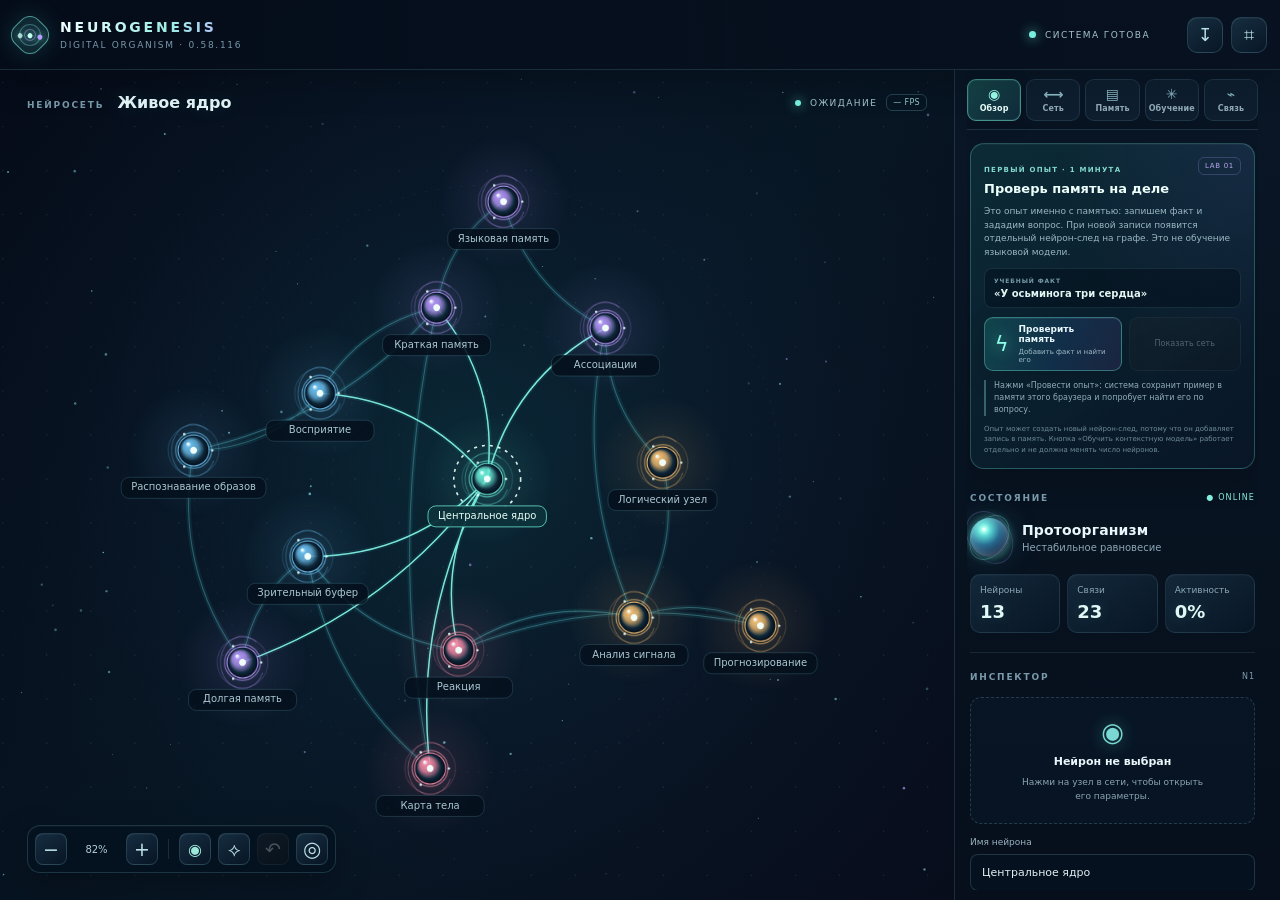
==== commit ec0835e6: "Refresh all startup asset cache keys for 0.58.116" ====
--- a/index.html
+++ b/index.html
@@ -314,37 +314,37 @@
     </main>
     <div id="toast" class="toast" role="status" aria-live="polite"></div>
   </div>
-  <script src="./activation.js?v=0.58.115" defer></script>
-  <script src="./neuro-wasm-adapter.js?v=0.58.115" defer></script>
-  <script src="./experience-quality.js?v=0.58.115" defer></script>
-  <script src="./experience-benchmark.js?v=0.58.115" defer></script>
-  <script src="./contrastive-benchmark.js?v=0.58.115" defer></script>
-  <script src="./neuron-layout.js?v=0.58.115" defer></script>
-  <script src="./neuron-focus.js?v=0.58.115" defer></script>
-  <script src="./canvas-quality.js?v=0.58.115" defer></script>
+  <script src="./activation.js?v=0.58.116" defer></script>
+  <script src="./neuro-wasm-adapter.js?v=0.58.116" defer></script>
+  <script src="./experience-quality.js?v=0.58.116" defer></script>
+  <script src="./experience-benchmark.js?v=0.58.116" defer></script>
+  <script src="./contrastive-benchmark.js?v=0.58.116" defer></script>
+  <script src="./neuron-layout.js?v=0.58.116" defer></script>
+  <script src="./neuron-focus.js?v=0.58.116" defer></script>
+  <script src="./canvas-quality.js?v=0.58.116" defer></script>
   <script src="./app.js?v=0.58.116" defer></script>
-  <script src="./disposable-experiment-session.js?v=0.58.115" defer></script>
-  <script src="./disposable-experiment-ui.js?v=0.58.115" defer></script>
-  <script src="./knowledge.js?v=0.58.115" defer></script>
-  <script src="./semantic-core.js?v=0.58.115" defer></script>
-  <script src="./contextual-attention.js?v=0.58.115" defer></script>
-  <script src="./phrase-composition.js?v=0.58.115" defer></script>
-  <script src="./goals.js?v=0.58.115" defer></script>
-  <script src="./observation-engine.js?v=0.58.115" defer></script>
-  <script src="./knowledge-graph.js?v=0.58.115" defer></script>
-  <script src="./reasoning-audit.js?v=0.58.115" defer></script>
-  <script src="./discriminating-observations.js?v=0.58.115" defer></script>
-  <script src="./hypothesis-lifecycle.js?v=0.58.115" defer></script>
-  <script src="./dialog-context.js?v=0.58.115" defer></script>
-  <script src="./dialog-manager.js?v=0.58.115" defer></script>
-  <script src="./semantic-query.js?v=0.58.115" defer></script>
+  <script src="./disposable-experiment-session.js?v=0.58.116" defer></script>
+  <script src="./disposable-experiment-ui.js?v=0.58.116" defer></script>
+  <script src="./knowledge.js?v=0.58.116" defer></script>
+  <script src="./semantic-core.js?v=0.58.116" defer></script>
+  <script src="./contextual-attention.js?v=0.58.116" defer></script>
+  <script src="./phrase-composition.js?v=0.58.116" defer></script>
+  <script src="./goals.js?v=0.58.116" defer></script>
+  <script src="./observation-engine.js?v=0.58.116" defer></script>
+  <script src="./knowledge-graph.js?v=0.58.116" defer></script>
+  <script src="./reasoning-audit.js?v=0.58.116" defer></script>
+  <script src="./discriminating-observations.js?v=0.58.116" defer></script>
+  <script src="./hypothesis-lifecycle.js?v=0.58.116" defer></script>
+  <script src="./dialog-context.js?v=0.58.116" defer></script>
+  <script src="./dialog-manager.js?v=0.58.116" defer></script>
+  <script src="./semantic-query.js?v=0.58.116" defer></script>
   <script src="./contextual-attention-ui.js?v=0.58.116" defer></script>
-  <script src="./semantic-retrieval.js?v=0.58.115" defer></script>
-  <script src="./llm-bridge.js?v=0.58.115" defer></script>
-  <script src="./ngram-predictor.js?v=0.58.115" defer></script>
-  <script src="./ngram-memory-bridge.js?v=0.58.115" defer></script>
-  <script src="./memory.js?v=0.58.115" defer></script>
+  <script src="./semantic-retrieval.js?v=0.58.116" defer></script>
+  <script src="./llm-bridge.js?v=0.58.116" defer></script>
+  <script src="./ngram-predictor.js?v=0.58.116" defer></script>
+  <script src="./ngram-memory-bridge.js?v=0.58.116" defer></script>
+  <script src="./memory.js?v=0.58.116" defer></script>
   <script src="./sidebar-navigation.js?v=0.58.116" defer></script>
-  <script src="./first-experiment.js?v=0.58.115" defer></script>
+  <script src="./first-experiment.js?v=0.58.116" defer></script>
 </body>
 </html>
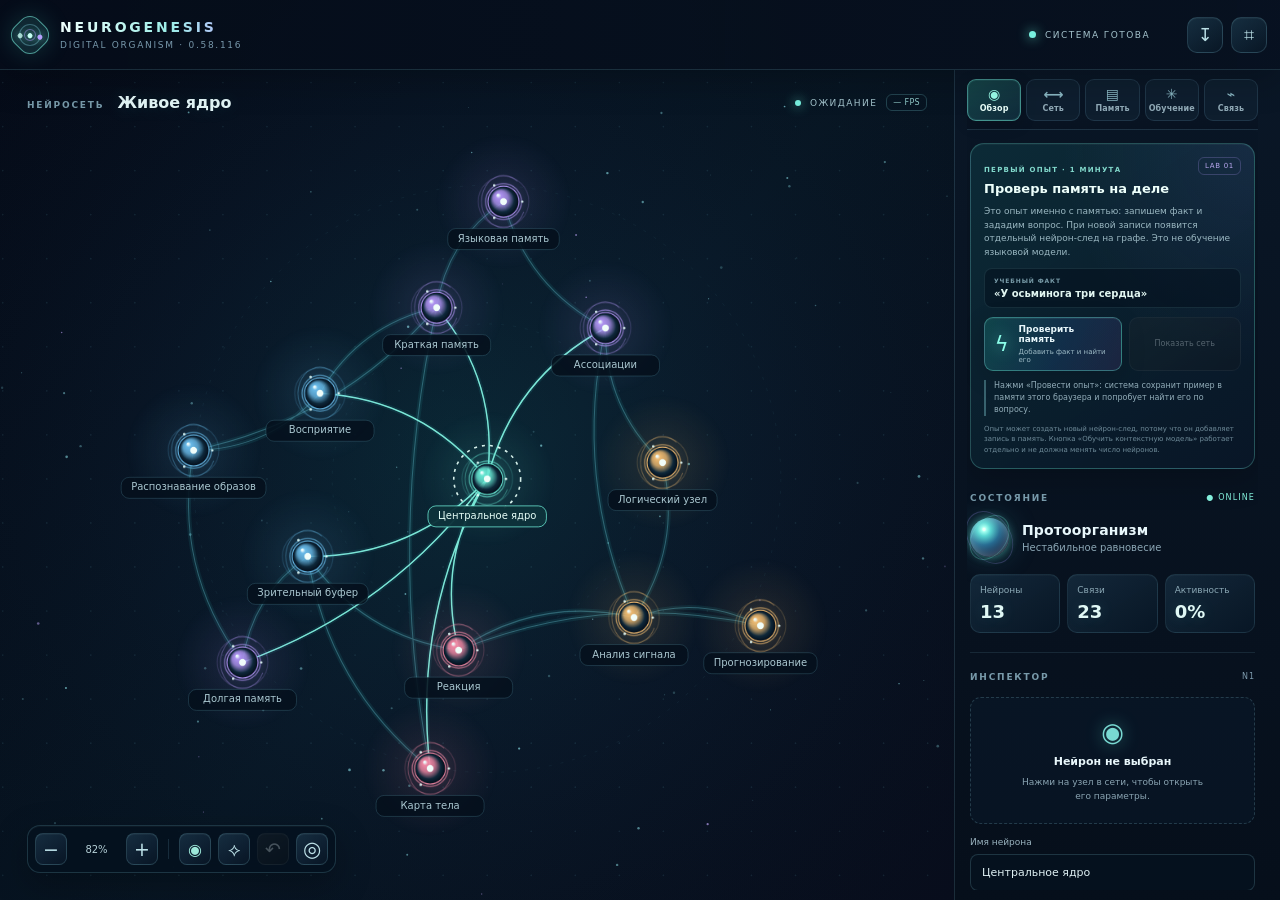
==== commit 5bdcd7b6: "Preserve the contrastive benchmark control label contract" ====
--- a/index.html
+++ b/index.html
@@ -141,7 +141,7 @@
                     <button class="secondary-button llm-config-clear" id="wasm-learning-export" type="button">Экспортировать веса</button>
                     <button class="secondary-button llm-config-clear" id="wasm-learning-import" type="button">Импортировать веса</button>
                   </div>
-                  <button class="secondary-button llm-config-clear" id="wasm-experience-benchmark-button" type="button" disabled>Проверить конкуренцию связей</button>
+                  <button class="secondary-button llm-config-clear" id="wasm-experience-benchmark-button" type="button" disabled>Проверить контрастное обучение и конкуренцию</button>
                   <p class="learning-helper" id="wasm-experience-benchmark-report" aria-live="polite">Диагностический набор: проверяет, может ли копия сети усилить верную связь и ослабить конкурирующую. Это тест, а не обучение основной сети.</p>
                   <details class="llm-settings" id="wasm-disposable-experiment-panel">
                     <summary><span>КОНТРОЛИРУЕМЫЙ ОПЫТ · ОТДЕЛЬНАЯ КОПИЯ</span></summary>
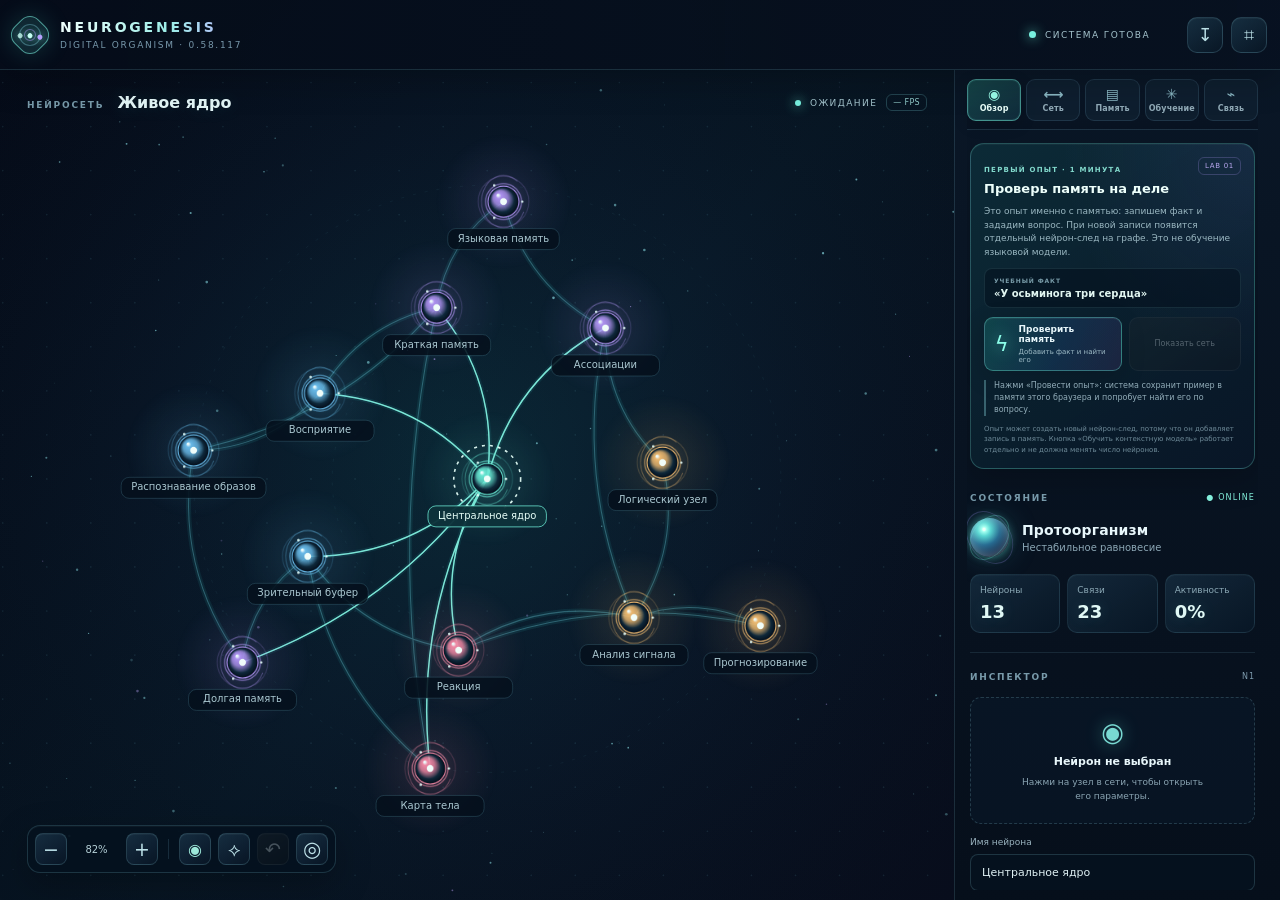
==== commit a3c66a27: "Improve dialogue and memory integrity (index.html)" ====
--- a/index.html
+++ b/index.html
@@ -6,14 +6,14 @@
   <meta name="theme-color" content="#07111b">
   <meta name="description" content="NEUROGENESIS — живой визуальный прототип искусственного мозга.">
   <title>NEUROGENESIS — искусственный мозг</title>
-  <link rel="stylesheet" href="./styles.css?v=0.58.116">
+  <link rel="stylesheet" href="./styles.css?v=0.58.117">
 </head>
 <body>
   <div class="app-shell">
     <header class="topbar">
       <div class="brand">
         <div class="brand-mark" aria-hidden="true"><span></span><span></span><span></span></div>
-        <div><div class="brand-name">NEUROGENESIS</div><div class="brand-subtitle">DIGITAL ORGANISM · 0.58.116</div></div>
+        <div><div class="brand-name">NEUROGENESIS</div><div class="brand-subtitle">DIGITAL ORGANISM · 0.58.117</div></div>
       </div>
       <div class="top-status"><span class="status-dot"></span><span id="system-status">СИСТЕМА ГОТОВА</span></div>
       <div class="top-actions">
@@ -314,37 +314,37 @@
     </main>
     <div id="toast" class="toast" role="status" aria-live="polite"></div>
   </div>
-  <script src="./activation.js?v=0.58.116" defer></script>
-  <script src="./neuro-wasm-adapter.js?v=0.58.116" defer></script>
-  <script src="./experience-quality.js?v=0.58.116" defer></script>
-  <script src="./experience-benchmark.js?v=0.58.116" defer></script>
-  <script src="./contrastive-benchmark.js?v=0.58.116" defer></script>
-  <script src="./neuron-layout.js?v=0.58.116" defer></script>
-  <script src="./neuron-focus.js?v=0.58.116" defer></script>
-  <script src="./canvas-quality.js?v=0.58.116" defer></script>
-  <script src="./app.js?v=0.58.116" defer></script>
-  <script src="./disposable-experiment-session.js?v=0.58.116" defer></script>
-  <script src="./disposable-experiment-ui.js?v=0.58.116" defer></script>
-  <script src="./knowledge.js?v=0.58.116" defer></script>
-  <script src="./semantic-core.js?v=0.58.116" defer></script>
-  <script src="./contextual-attention.js?v=0.58.116" defer></script>
-  <script src="./phrase-composition.js?v=0.58.116" defer></script>
-  <script src="./goals.js?v=0.58.116" defer></script>
-  <script src="./observation-engine.js?v=0.58.116" defer></script>
-  <script src="./knowledge-graph.js?v=0.58.116" defer></script>
-  <script src="./reasoning-audit.js?v=0.58.116" defer></script>
-  <script src="./discriminating-observations.js?v=0.58.116" defer></script>
-  <script src="./hypothesis-lifecycle.js?v=0.58.116" defer></script>
-  <script src="./dialog-context.js?v=0.58.116" defer></script>
-  <script src="./dialog-manager.js?v=0.58.116" defer></script>
-  <script src="./semantic-query.js?v=0.58.116" defer></script>
-  <script src="./contextual-attention-ui.js?v=0.58.116" defer></script>
-  <script src="./semantic-retrieval.js?v=0.58.116" defer></script>
-  <script src="./llm-bridge.js?v=0.58.116" defer></script>
-  <script src="./ngram-predictor.js?v=0.58.116" defer></script>
-  <script src="./ngram-memory-bridge.js?v=0.58.116" defer></script>
-  <script src="./memory.js?v=0.58.116" defer></script>
-  <script src="./sidebar-navigation.js?v=0.58.116" defer></script>
-  <script src="./first-experiment.js?v=0.58.116" defer></script>
+  <script src="./activation.js?v=0.58.117" defer></script>
+  <script src="./neuro-wasm-adapter.js?v=0.58.117" defer></script>
+  <script src="./experience-quality.js?v=0.58.117" defer></script>
+  <script src="./experience-benchmark.js?v=0.58.117" defer></script>
+  <script src="./contrastive-benchmark.js?v=0.58.117" defer></script>
+  <script src="./neuron-layout.js?v=0.58.117" defer></script>
+  <script src="./neuron-focus.js?v=0.58.117" defer></script>
+  <script src="./canvas-quality.js?v=0.58.117" defer></script>
+  <script src="./app.js?v=0.58.117" defer></script>
+  <script src="./disposable-experiment-session.js?v=0.58.117" defer></script>
+  <script src="./disposable-experiment-ui.js?v=0.58.117" defer></script>
+  <script src="./knowledge.js?v=0.58.117" defer></script>
+  <script src="./semantic-core.js?v=0.58.117" defer></script>
+  <script src="./contextual-attention.js?v=0.58.117" defer></script>
+  <script src="./phrase-composition.js?v=0.58.117" defer></script>
+  <script src="./goals.js?v=0.58.117" defer></script>
+  <script src="./observation-engine.js?v=0.58.117" defer></script>
+  <script src="./knowledge-graph.js?v=0.58.117" defer></script>
+  <script src="./reasoning-audit.js?v=0.58.117" defer></script>
+  <script src="./discriminating-observations.js?v=0.58.117" defer></script>
+  <script src="./hypothesis-lifecycle.js?v=0.58.117" defer></script>
+  <script src="./dialog-context.js?v=0.58.117" defer></script>
+  <script src="./dialog-manager.js?v=0.58.117" defer></script>
+  <script src="./semantic-query.js?v=0.58.117" defer></script>
+  <script src="./contextual-attention-ui.js?v=0.58.117" defer></script>
+  <script src="./semantic-retrieval.js?v=0.58.117" defer></script>
+  <script src="./llm-bridge.js?v=0.58.117" defer></script>
+  <script src="./ngram-predictor.js?v=0.58.117" defer></script>
+  <script src="./ngram-memory-bridge.js?v=0.58.117" defer></script>
+  <script src="./memory.js?v=0.58.117" defer></script>
+  <script src="./sidebar-navigation.js?v=0.58.117" defer></script>
+  <script src="./first-experiment.js?v=0.58.117" defer></script>
 </body>
 </html>
